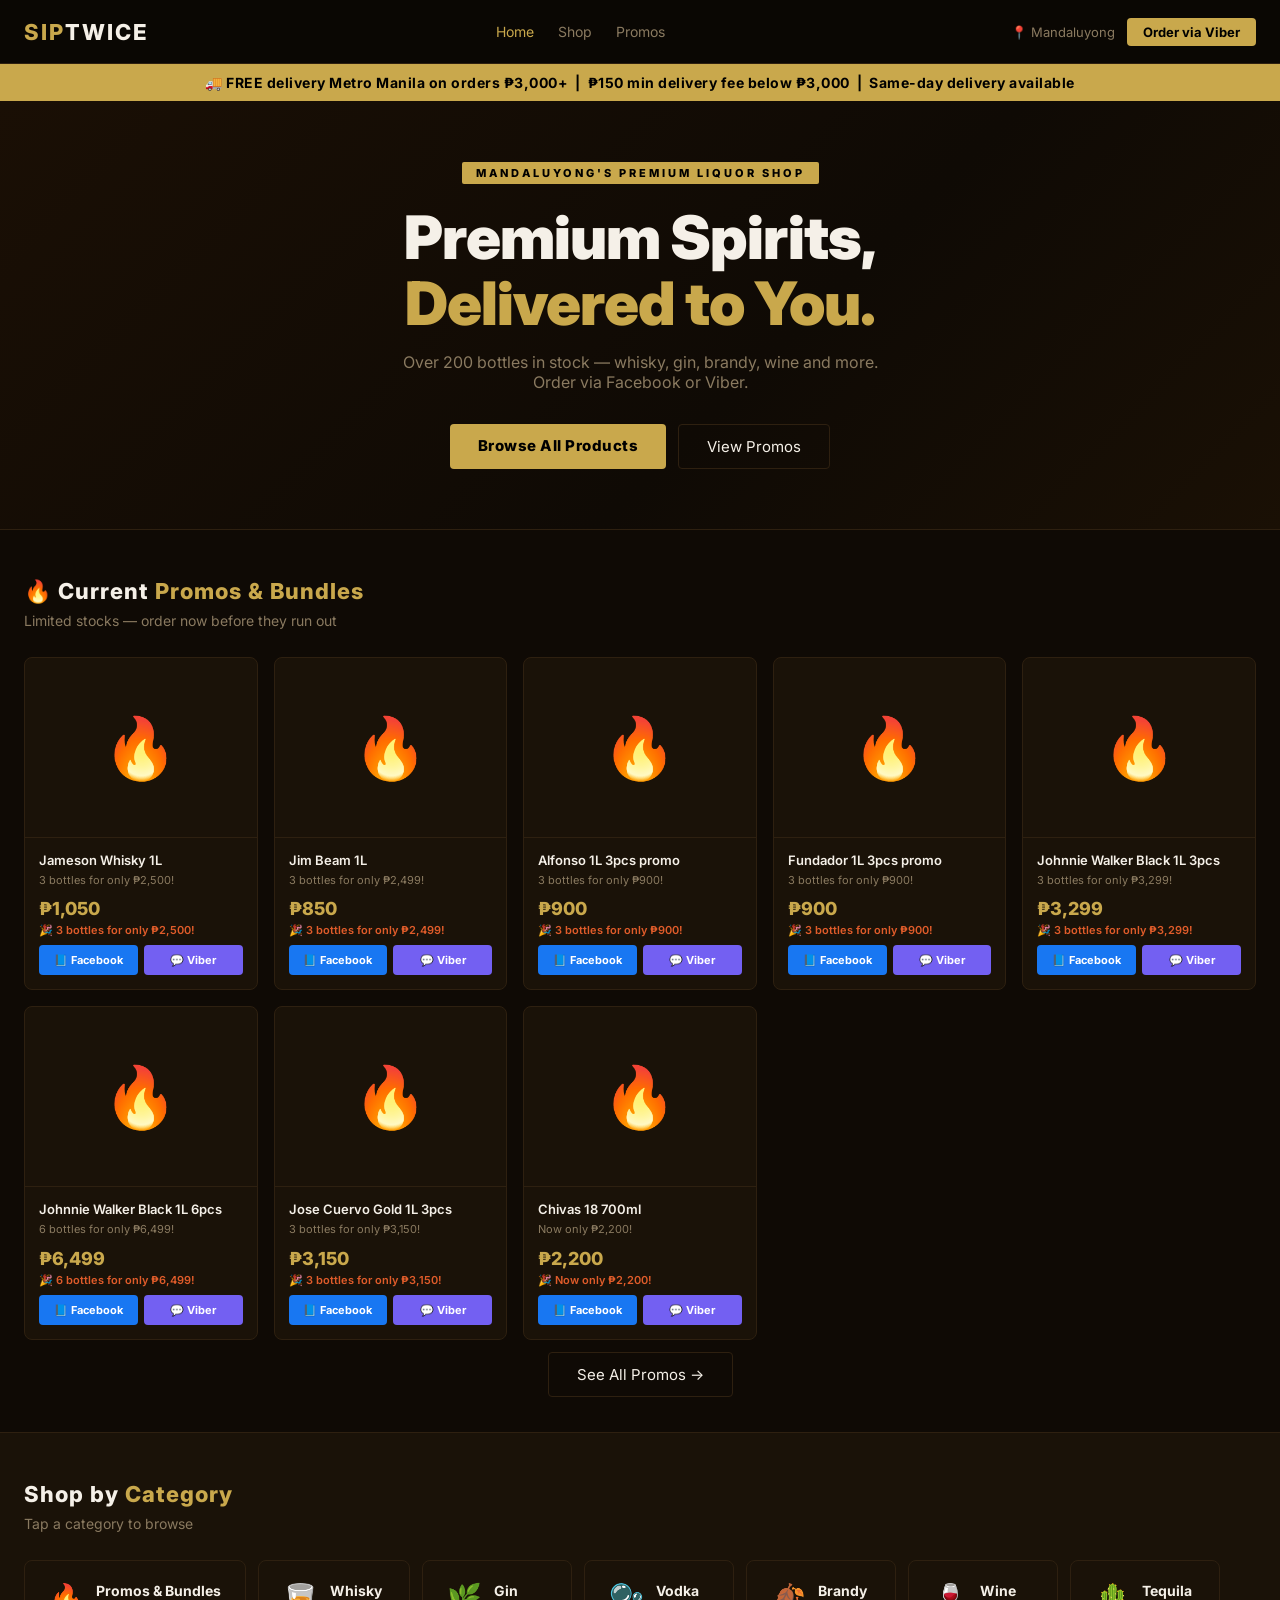
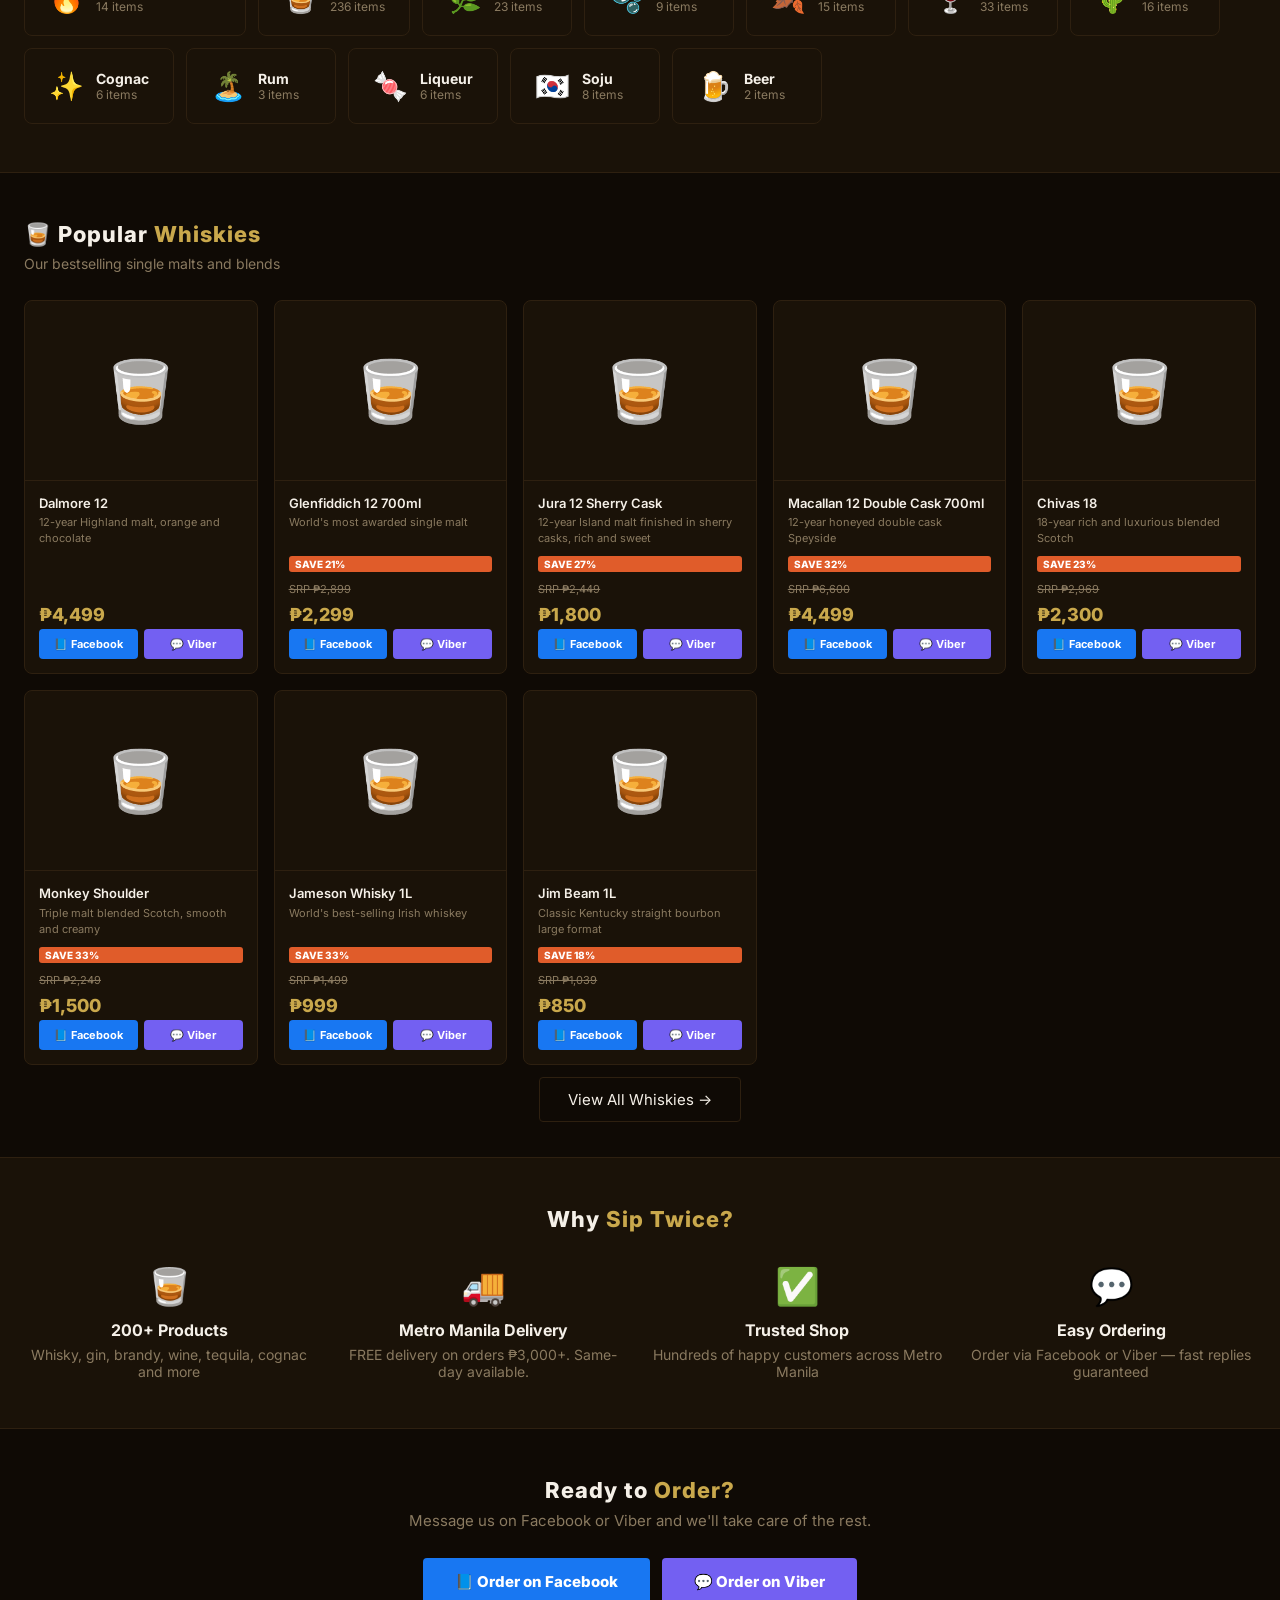
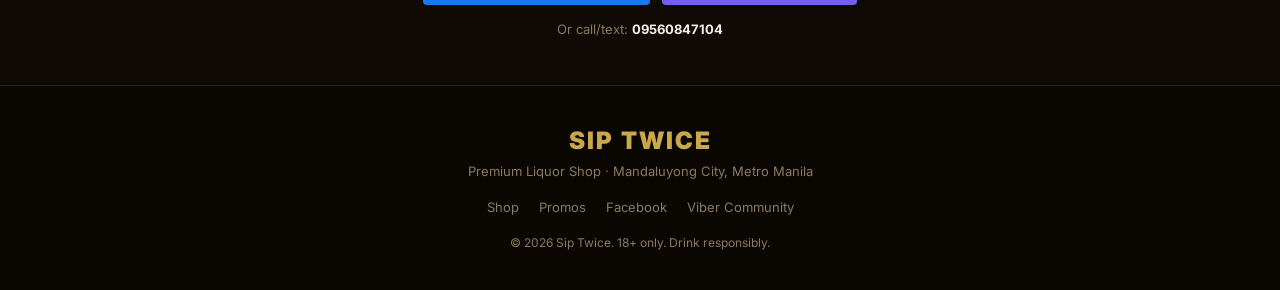
==== index.html @ a9cc0afe "Initial Sip Twice product catalog" ====
<!DOCTYPE html>
<html lang="en">
<head>
  <meta charset="UTF-8"/>
  <meta name="viewport" content="width=device-width, initial-scale=1.0"/>
  <title>Sip Twice — Premium Liquor Shop, Mandaluyong</title>
  <meta name="description" content="Premium spirits, whisky, gin, wine and more. Delivered anywhere in Metro Manila. Order via Facebook or Viber."/>
  <link rel="preconnect" href="https://fonts.googleapis.com"/>
  <link href="https://fonts.googleapis.com/css2?family=Inter:wght@400;600;700;800;900&display=swap" rel="stylesheet"/>
  <link rel="stylesheet" href="css/style.css"/>
</head>
<body>

<!-- NAV -->
<nav class="nav">
  <div class="nav-logo">SIP<span>TWICE</span></div>
  <div class="nav-links">
    <a href="index.html" class="active">Home</a>
    <a href="shop.html">Shop</a>
    <a href="shop.html?cat=promos">Promos</a>
  </div>
  <div class="nav-contact">
    <span>📍 Mandaluyong</span>
    <a href="viber://chat?number=%2B639560847104">Order via Viber</a>
  </div>
</nav>

<!-- PROMO STRIP -->
<div class="promo-strip">
  🚚 FREE delivery Metro Manila on orders ₱3,000+ &nbsp;|&nbsp; ₱150 min delivery fee below ₱3,000 &nbsp;|&nbsp; Same-day delivery available
</div>

<!-- HERO -->
<section class="hero">
  <div class="hero-badge">Mandaluyong's Premium Liquor Shop</div>
  <h1>Premium Spirits,<br/><span>Delivered to You.</span></h1>
  <p>Over 200 bottles in stock — whisky, gin, brandy, wine and more. Order via Facebook or Viber.</p>
  <div class="hero-btns">
    <a href="shop.html" class="btn-primary">Browse All Products</a>
    <a href="shop.html?cat=promos" class="btn-outline">View Promos</a>
  </div>
</section>

<!-- FEATURED PROMOS -->
<div class="section">
  <div class="section-title">🔥 Current <span>Promos & Bundles</span></div>
  <div class="section-sub">Limited stocks — order now before they run out</div>
  <div class="product-grid" id="promos-grid"></div>
  <div style="text-align:center;margin-top:24px">
    <a href="shop.html?cat=promos" class="btn-outline">See All Promos →</a>
  </div>
</div>

<!-- FEATURED CATEGORIES -->
<div style="background:var(--card);border-top:1px solid var(--border);border-bottom:1px solid var(--border)">
  <div class="section">
    <div class="section-title">Shop by <span>Category</span></div>
    <div class="section-sub">Tap a category to browse</div>
    <div style="display:flex;flex-wrap:wrap;gap:12px" id="cat-grid"></div>
  </div>
</div>

<!-- POPULAR WHISKY -->
<div class="section">
  <div class="section-title">🥃 Popular <span>Whiskies</span></div>
  <div class="section-sub">Our bestselling single malts and blends</div>
  <div class="product-grid" id="whisky-grid"></div>
  <div style="text-align:center;margin-top:24px">
    <a href="shop.html?cat=whisky" class="btn-outline">View All Whiskies →</a>
  </div>
</div>

<!-- WHY SIP TWICE -->
<div style="background:var(--card);border-top:1px solid var(--border);border-bottom:1px solid var(--border)">
  <div class="section" style="text-align:center">
    <div class="section-title">Why <span>Sip Twice?</span></div>
    <div style="display:grid;grid-template-columns:repeat(auto-fit,minmax(200px,1fr));gap:24px;margin-top:32px">
      <div>
        <div style="font-size:36px;margin-bottom:12px">🥃</div>
        <div style="font-weight:700;margin-bottom:6px">200+ Products</div>
        <div style="color:var(--muted);font-size:14px">Whisky, gin, brandy, wine, tequila, cognac and more</div>
      </div>
      <div>
        <div style="font-size:36px;margin-bottom:12px">🚚</div>
        <div style="font-weight:700;margin-bottom:6px">Metro Manila Delivery</div>
        <div style="color:var(--muted);font-size:14px">FREE delivery on orders ₱3,000+. Same-day available.</div>
      </div>
      <div>
        <div style="font-size:36px;margin-bottom:12px">✅</div>
        <div style="font-weight:700;margin-bottom:6px">Trusted Shop</div>
        <div style="color:var(--muted);font-size:14px">Hundreds of happy customers across Metro Manila</div>
      </div>
      <div>
        <div style="font-size:36px;margin-bottom:12px">💬</div>
        <div style="font-weight:700;margin-bottom:6px">Easy Ordering</div>
        <div style="color:var(--muted);font-size:14px">Order via Facebook or Viber — fast replies guaranteed</div>
      </div>
    </div>
  </div>
</div>

<!-- ORDER CTA -->
<div class="section" style="text-align:center">
  <div class="section-title">Ready to <span>Order?</span></div>
  <p style="color:var(--muted);margin-bottom:28px;font-size:15px">Message us on Facebook or Viber and we'll take care of the rest.</p>
  <div style="display:flex;gap:12px;justify-content:center;flex-wrap:wrap">
    <a href="https://m.me/461074500421635" target="_blank"
       style="background:var(--fb);color:#fff;padding:14px 32px;border-radius:4px;font-weight:800;font-size:15px">
      📘 Order on Facebook
    </a>
    <a href="viber://chat?number=%2B639560847104"
       style="background:var(--viber);color:#fff;padding:14px 32px;border-radius:4px;font-weight:800;font-size:15px">
      💬 Order on Viber
    </a>
  </div>
  <p style="color:var(--muted);margin-top:16px;font-size:13px">
    Or call/text: <strong style="color:var(--white)">09560847104</strong>
  </p>
</div>

<!-- FOOTER -->
<footer class="footer">
  <div class="footer-logo">SIP TWICE</div>
  <div class="footer-tagline">Premium Liquor Shop · Mandaluyong City, Metro Manila</div>
  <div class="footer-links">
    <a href="shop.html">Shop</a>
    <a href="shop.html?cat=promos">Promos</a>
    <a href="https://www.facebook.com/profile.php?id=461074500421635" target="_blank">Facebook</a>
    <a href="https://invite.viber.com/?g2=AQBDzlc3gQVeW1OmRwA6sR3mK1F%2FHCGGMUUf%2B86vvUArJSRankadAEcp07j%2BQKpZ" target="_blank">Viber Community</a>
  </div>
  <div class="footer-copy">© 2026 Sip Twice. 18+ only. Drink responsibly.</div>
</footer>

<script src="js/products.js"></script>
<script>
  const POPULAR_WHISKY = ["Glenfiddich 12 700ml","Macallan 12 Double Cask 700ml","Chivas 18","Dalmore 12","Jura 12 Sherry Cask","Monkey Shoulder","Jameson Whisky 1L","Jim Beam 1L"];

  function pctOff(srp, price) {
    const s = parseFloat((srp||'').replace(/[₱,]/g,''));
    const p = parseFloat((price||'').replace(/[₱,]/g,''));
    if (!s||!p||s<=p) return 0;
    return Math.round((s-p)/s*100);
  }

  function orderMsg(name) {
    return encodeURIComponent(`Hi! I want to order: ${name}`);
  }

  function renderCard(p) {
    const pct = pctOff(p.srp, p.price);
    return `
    <div class="product-card">
      <div class="card-img">${getCategoryEmoji(p.category||'whisky')}</div>
      <div class="card-body">
        <div class="card-name">${p.name}</div>
        <div class="card-desc">${p.details||p.promo||''}</div>
        ${pct ? `<div class="card-save">SAVE ${pct}%</div>` : ''}
        ${p.srp ? `<div class="card-srp">SRP ${p.srp}</div>` : ''}
        <div class="card-price">${p.price}</div>
        ${p.promo ? `<div class="card-promo">🎉 ${p.promo}</div>` : ''}
        <div class="card-btns">
          <a class="btn-fb" href="https://m.me/461074500421635?ref=${orderMsg(p.name)}" target="_blank">📘 Facebook</a>
          <a class="btn-viber" href="viber://chat?number=%2B639560847104&text=${orderMsg(p.name)}">💬 Viber</a>
        </div>
      </div>
    </div>`;
  }

  function getCategoryEmoji(cat) {
    const map = {promos:'🔥',whisky:'🥃',gin:'🌿',vodka:'🫧',brandy:'🍂',wine:'🍷',tequila:'🌵',cognac:'✨',rum:'🏝️',liqueur:'🍬',soju:'🇰🇷',beer:'🍺'};
    return map[cat]||'🥃';
  }

  // Render promos (first 8)
  const promosGrid = document.getElementById('promos-grid');
  PRODUCTS.promos.slice(0,8).forEach(p => {
    p.category = 'promos';
    promosGrid.innerHTML += renderCard(p);
  });

  // Render category tiles
  const catGrid = document.getElementById('cat-grid');
  Object.entries(CATEGORY_LABELS).forEach(([key, label]) => {
    const count = (PRODUCTS[key]||[]).length;
    catGrid.innerHTML += `
      <a href="shop.html?cat=${key}" style="
        background:var(--card);border:1px solid var(--border);border-radius:8px;
        padding:20px 24px;display:flex;align-items:center;gap:12px;
        transition:border-color .2s;min-width:150px;
        " onmouseover="this.style.borderColor='var(--gold)'" onmouseout="this.style.borderColor='var(--border)'">
        <span style="font-size:28px">${label.split(' ')[0]}</span>
        <div>
          <div style="font-weight:700;font-size:14px">${label.split(' ').slice(1).join(' ')}</div>
          <div style="color:var(--muted);font-size:12px">${count} items</div>
        </div>
      </a>`;
  });

  // Render popular whisky
  const whiskGrid = document.getElementById('whisky-grid');
  const popular = PRODUCTS.whisky.filter(p => POPULAR_WHISKY.includes(p.name));
  popular.forEach(p => {
    p.category = 'whisky';
    whiskGrid.innerHTML += renderCard(p);
  });
</script>
</body>
</html>
---- css/style.css ----
:root {
  --bg:       #0f0a05;
  --card:     #1a1208;
  --border:   #2e2010;
  --gold:     #c9a84c;
  --gold-lt:  #e8c96a;
  --white:    #f5f0e8;
  --muted:    #8a7a60;
  --sale:     #e05c2a;
  --fb:       #1877f2;
  --viber:    #7360f2;
}

* { box-sizing: border-box; margin: 0; padding: 0; }

body {
  background: var(--bg);
  color: var(--white);
  font-family: 'Inter', sans-serif;
  min-height: 100vh;
}

a { color: inherit; text-decoration: none; }

/* ── NAV ─────────────────────────────── */
.nav {
  background: #0a0703;
  border-bottom: 1px solid var(--border);
  padding: 0 24px;
  display: flex;
  align-items: center;
  justify-content: space-between;
  height: 64px;
  position: sticky;
  top: 0;
  z-index: 100;
}
.nav-logo {
  font-size: 22px;
  font-weight: 800;
  letter-spacing: 2px;
  color: var(--gold);
}
.nav-logo span { color: var(--white); }
.nav-links { display: flex; gap: 24px; align-items: center; }
.nav-links a { color: var(--muted); font-size: 14px; transition: color .2s; }
.nav-links a:hover, .nav-links a.active { color: var(--gold); }
.nav-contact {
  font-size: 13px;
  color: var(--muted);
  display: flex;
  gap: 12px;
  align-items: center;
}
.nav-contact a {
  background: var(--gold);
  color: #000;
  padding: 6px 16px;
  border-radius: 4px;
  font-weight: 700;
  font-size: 13px;
}

/* ── HERO BANNER ──────────────────────── */
.hero {
  background: linear-gradient(135deg, #1a0f05 0%, #0f0a05 60%, #1a1005 100%);
  border-bottom: 1px solid var(--border);
  padding: 60px 24px;
  text-align: center;
}
.hero-badge {
  display: inline-block;
  background: var(--gold);
  color: #000;
  font-size: 11px;
  font-weight: 800;
  letter-spacing: 3px;
  padding: 4px 14px;
  border-radius: 2px;
  margin-bottom: 20px;
  text-transform: uppercase;
}
.hero h1 {
  font-size: clamp(32px, 6vw, 60px);
  font-weight: 900;
  letter-spacing: -1px;
  line-height: 1.1;
  margin-bottom: 16px;
}
.hero h1 span { color: var(--gold); }
.hero p {
  color: var(--muted);
  font-size: 16px;
  margin-bottom: 32px;
  max-width: 480px;
  margin-left: auto;
  margin-right: auto;
}
.hero-btns { display: flex; gap: 12px; justify-content: center; flex-wrap: wrap; }
.btn-primary {
  background: var(--gold);
  color: #000;
  padding: 12px 28px;
  border-radius: 4px;
  font-weight: 800;
  font-size: 15px;
  letter-spacing: .5px;
  transition: background .2s;
}
.btn-primary:hover { background: var(--gold-lt); }
.btn-outline {
  border: 1px solid var(--border);
  color: var(--white);
  padding: 12px 28px;
  border-radius: 4px;
  font-size: 15px;
  transition: border-color .2s;
}
.btn-outline:hover { border-color: var(--gold); color: var(--gold); }

/* ── PROMO STRIP ─────────────────────── */
.promo-strip {
  background: var(--gold);
  color: #000;
  text-align: center;
  padding: 10px;
  font-weight: 700;
  font-size: 14px;
  letter-spacing: .5px;
}

/* ── SECTION ─────────────────────────── */
.section { padding: 48px 24px; max-width: 1280px; margin: 0 auto; }
.section-title {
  font-size: 22px;
  font-weight: 800;
  letter-spacing: 1px;
  margin-bottom: 8px;
  color: var(--white);
}
.section-title span { color: var(--gold); }
.section-sub { color: var(--muted); font-size: 14px; margin-bottom: 28px; }

/* ── PRODUCT GRID ────────────────────── */
.product-grid {
  display: grid;
  grid-template-columns: repeat(auto-fill, minmax(200px, 1fr));
  gap: 16px;
}
.product-card {
  background: var(--card);
  border: 1px solid var(--border);
  border-radius: 8px;
  overflow: hidden;
  transition: border-color .2s, transform .2s;
  display: flex;
  flex-direction: column;
}
.product-card:hover { border-color: var(--gold); transform: translateY(-2px); }
.card-img {
  background: #12090300;
  height: 180px;
  display: flex;
  align-items: center;
  justify-content: center;
  font-size: 60px;
  border-bottom: 1px solid var(--border);
}
.card-body { padding: 14px; flex: 1; display: flex; flex-direction: column; }
.card-name { font-size: 13px; font-weight: 600; margin-bottom: 4px; line-height: 1.3; }
.card-desc { font-size: 11px; color: var(--muted); margin-bottom: 10px; flex: 1; line-height: 1.4; }
.card-price { font-size: 18px; font-weight: 800; color: var(--gold); margin-bottom: 4px; }
.card-srp { font-size: 11px; color: var(--muted); text-decoration: line-through; margin-bottom: 8px; }
.card-promo { font-size: 11px; color: var(--sale); font-weight: 600; margin-bottom: 8px; }
.card-save {
  display: inline-block;
  background: var(--sale);
  color: #fff;
  font-size: 10px;
  font-weight: 800;
  padding: 2px 6px;
  border-radius: 3px;
  margin-bottom: 10px;
}
.card-btns { display: flex; gap: 6px; }
.btn-fb {
  flex: 1;
  background: var(--fb);
  color: #fff;
  border: none;
  border-radius: 4px;
  padding: 8px 4px;
  font-size: 11px;
  font-weight: 700;
  cursor: pointer;
  text-align: center;
  transition: opacity .2s;
}
.btn-fb:hover { opacity: .85; }
.btn-viber {
  flex: 1;
  background: var(--viber);
  color: #fff;
  border: none;
  border-radius: 4px;
  padding: 8px 4px;
  font-size: 11px;
  font-weight: 700;
  cursor: pointer;
  text-align: center;
  transition: opacity .2s;
}
.btn-viber:hover { opacity: .85; }

/* ── SHOP PAGE LAYOUT ────────────────── */
.shop-layout {
  display: flex;
  gap: 24px;
  max-width: 1280px;
  margin: 0 auto;
  padding: 24px;
  align-items: flex-start;
}
.sidebar {
  width: 220px;
  flex-shrink: 0;
  position: sticky;
  top: 80px;
}
.sidebar-title {
  font-size: 11px;
  font-weight: 800;
  letter-spacing: 2px;
  color: var(--muted);
  text-transform: uppercase;
  margin-bottom: 12px;
}
.cat-btn {
  display: block;
  width: 100%;
  text-align: left;
  background: none;
  border: none;
  color: var(--muted);
  font-size: 14px;
  padding: 8px 12px;
  border-radius: 4px;
  cursor: pointer;
  transition: all .2s;
  margin-bottom: 2px;
}
.cat-btn:hover { background: var(--card); color: var(--white); }
.cat-btn.active { background: var(--gold); color: #000; font-weight: 700; }
.shop-main { flex: 1; min-width: 0; }
.search-bar {
  display: flex;
  gap: 10px;
  margin-bottom: 24px;
}
.search-input {
  flex: 1;
  background: var(--card);
  border: 1px solid var(--border);
  color: var(--white);
  padding: 10px 16px;
  border-radius: 4px;
  font-size: 14px;
  outline: none;
}
.search-input:focus { border-color: var(--gold); }
.search-input::placeholder { color: var(--muted); }
.results-count { color: var(--muted); font-size: 13px; margin-bottom: 16px; }

/* ── SUBCATEGORY TABS ────────────────── */
.sub-tabs {
  display: flex;
  gap: 8px;
  flex-wrap: wrap;
  margin-bottom: 20px;
}
.sub-tab {
  background: var(--card);
  border: 1px solid var(--border);
  color: var(--muted);
  font-size: 12px;
  padding: 5px 12px;
  border-radius: 20px;
  cursor: pointer;
  transition: all .2s;
}
.sub-tab:hover { border-color: var(--gold); color: var(--gold); }
.sub-tab.active { background: var(--gold); border-color: var(--gold); color: #000; font-weight: 700; }

/* ── FOOTER ──────────────────────────── */
.footer {
  background: #0a0703;
  border-top: 1px solid var(--border);
  padding: 40px 24px;
  text-align: center;
}
.footer-logo { font-size: 24px; font-weight: 900; letter-spacing: 2px; color: var(--gold); margin-bottom: 8px; }
.footer-tagline { color: var(--muted); font-size: 13px; margin-bottom: 20px; }
.footer-links { display: flex; gap: 20px; justify-content: center; flex-wrap: wrap; margin-bottom: 20px; }
.footer-links a { color: var(--muted); font-size: 13px; }
.footer-links a:hover { color: var(--gold); }
.footer-copy { color: var(--muted); font-size: 12px; }

/* ── EMPTY STATE ─────────────────────── */
.empty { text-align: center; padding: 60px 20px; color: var(--muted); }
.empty-icon { font-size: 48px; margin-bottom: 12px; }

/* ── RESPONSIVE ──────────────────────── */
@media (max-width: 768px) {
  .shop-layout { flex-direction: column; padding: 16px; }
  .sidebar { width: 100%; position: static; }
  .cat-btn { display: inline-block; width: auto; margin: 2px; }
  .nav-contact { display: none; }
  .product-grid { grid-template-columns: repeat(auto-fill, minmax(160px, 1fr)); gap: 12px; }
  .card-img { height: 140px; font-size: 48px; }
}

@media (max-width: 480px) {
  .hero { padding: 40px 16px; }
  .product-grid { grid-template-columns: 1fr 1fr; }
}
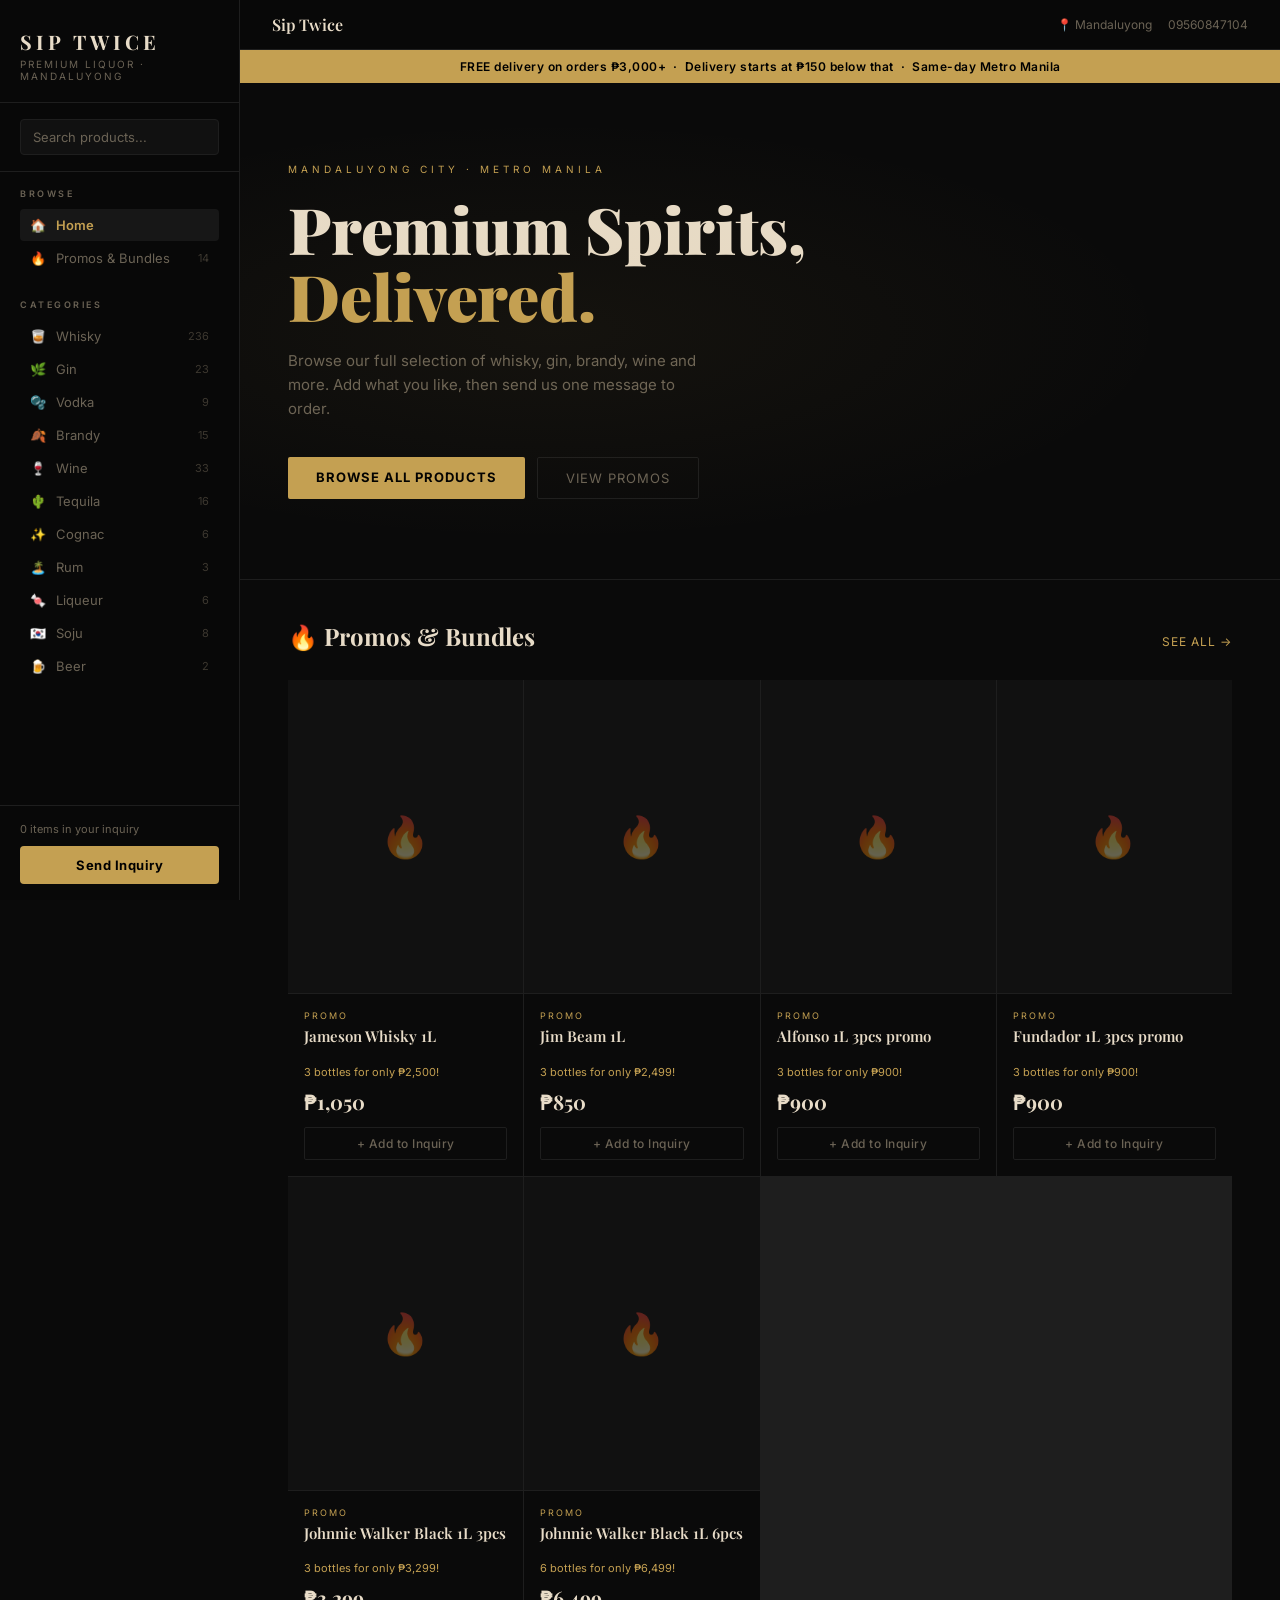
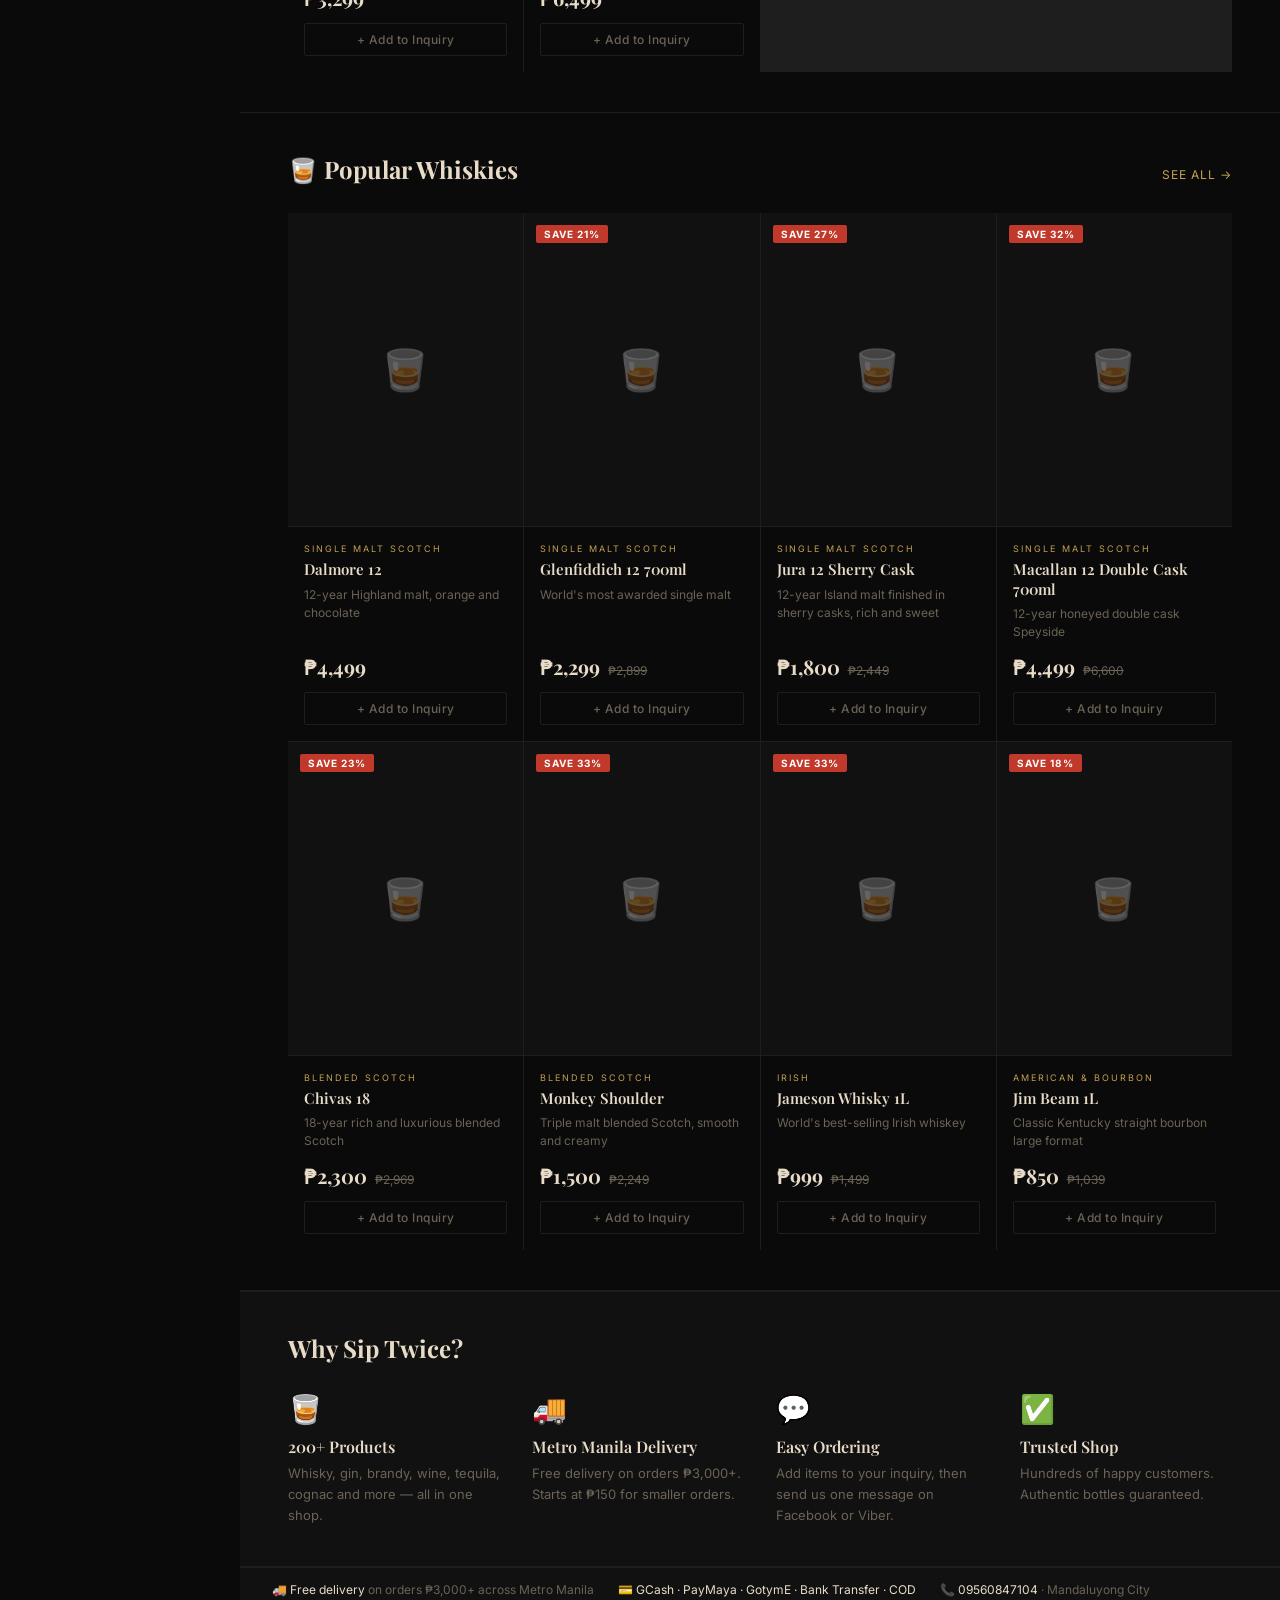
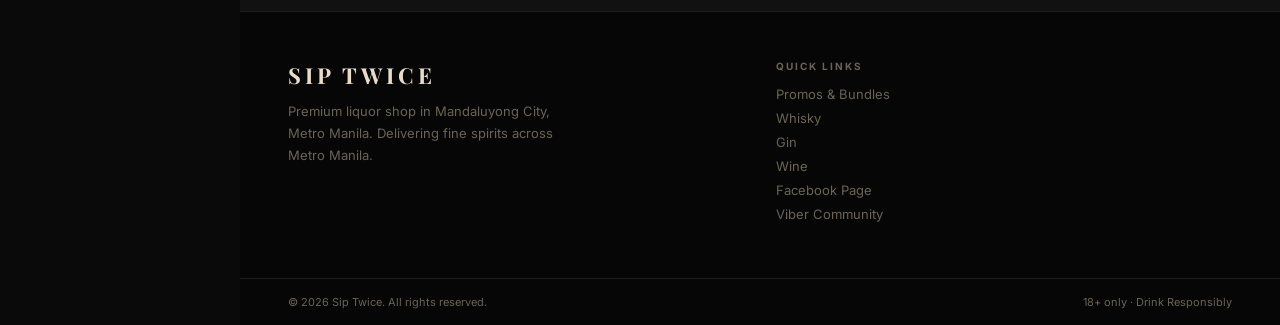
==== commit a7618d72: "Redesign website to match Sip Twice logo theme - Dark theme: black background, cream text, gold acce" ====
--- a/index.html
+++ b/index.html
@@ -4,204 +4,254 @@
   <meta charset="UTF-8"/>
   <meta name="viewport" content="width=device-width, initial-scale=1.0"/>
   <title>Sip Twice — Premium Liquor Shop, Mandaluyong</title>
-  <meta name="description" content="Premium spirits, whisky, gin, wine and more. Delivered anywhere in Metro Manila. Order via Facebook or Viber."/>
-  <link rel="preconnect" href="https://fonts.googleapis.com"/>
-  <link href="https://fonts.googleapis.com/css2?family=Inter:wght@400;600;700;800;900&display=swap" rel="stylesheet"/>
+  <meta name="description" content="Premium spirits delivered across Metro Manila. Whisky, gin, brandy, wine and more."/>
   <link rel="stylesheet" href="css/style.css"/>
+  <link rel="icon" href="data:image/svg+xml,<svg xmlns='http://www.w3.org/2000/svg' viewBox='0 0 100 100'><text y='.9em' font-size='90'>🥃</text></svg>"/>
 </head>
 <body>
 
-<!-- NAV -->
-<nav class="nav">
-  <div class="nav-logo">SIP<span>TWICE</span></div>
-  <div class="nav-links">
-    <a href="index.html" class="active">Home</a>
-    <a href="shop.html">Shop</a>
-    <a href="shop.html?cat=promos">Promos</a>
-  </div>
-  <div class="nav-contact">
-    <span>📍 Mandaluyong</span>
-    <a href="viber://chat?number=%2B639560847104">Order via Viber</a>
-  </div>
-</nav>
-
-<!-- PROMO STRIP -->
-<div class="promo-strip">
-  🚚 FREE delivery Metro Manila on orders ₱3,000+ &nbsp;|&nbsp; ₱150 min delivery fee below ₱3,000 &nbsp;|&nbsp; Same-day delivery available
-</div>
-
-<!-- HERO -->
-<section class="hero">
-  <div class="hero-badge">Mandaluyong's Premium Liquor Shop</div>
-  <h1>Premium Spirits,<br/><span>Delivered to You.</span></h1>
-  <p>Over 200 bottles in stock — whisky, gin, brandy, wine and more. Order via Facebook or Viber.</p>
-  <div class="hero-btns">
-    <a href="shop.html" class="btn-primary">Browse All Products</a>
-    <a href="shop.html?cat=promos" class="btn-outline">View Promos</a>
-  </div>
-</section>
-
-<!-- FEATURED PROMOS -->
-<div class="section">
-  <div class="section-title">🔥 Current <span>Promos & Bundles</span></div>
-  <div class="section-sub">Limited stocks — order now before they run out</div>
-  <div class="product-grid" id="promos-grid"></div>
-  <div style="text-align:center;margin-top:24px">
-    <a href="shop.html?cat=promos" class="btn-outline">See All Promos →</a>
+<div class="layout">
+
+  <!-- SIDEBAR -->
+  <div class="sidebar-overlay" id="sidebar-overlay"></div>
+  <aside class="sidebar" id="sidebar">
+
+    <div class="sidebar-logo">
+      <a href="index.html">
+        <div class="logo-wordmark">Sip Twice</div>
+        <div class="logo-sub">Premium Liquor · Mandaluyong</div>
+      </a>
+    </div>
+
+    <div class="sidebar-search">
+      <input type="text" placeholder="Search products..." id="global-search" autocomplete="off"/>
+    </div>
+
+    <div class="sidebar-section">
+      <div class="sidebar-label">Browse</div>
+      <a href="index.html" class="cat-item active">
+        <span>🏠</span> Home
+      </a>
+      <a href="shop.html?cat=promos" class="cat-item">
+        <span>🔥</span> Promos & Bundles
+        <span class="count" id="cnt-promos"></span>
+      </a>
+    </div>
+
+    <div class="sidebar-section">
+      <div class="sidebar-label">Categories</div>
+      <a href="shop.html?cat=whisky" class="cat-item">
+        <span>🥃</span> Whisky
+        <span class="count" id="cnt-whisky"></span>
+      </a>
+      <a href="shop.html?cat=gin" class="cat-item">
+        <span>🌿</span> Gin
+        <span class="count" id="cnt-gin"></span>
+      </a>
+      <a href="shop.html?cat=vodka" class="cat-item">
+        <span>🫧</span> Vodka
+        <span class="count" id="cnt-vodka"></span>
+      </a>
+      <a href="shop.html?cat=brandy" class="cat-item">
+        <span>🍂</span> Brandy
+        <span class="count" id="cnt-brandy"></span>
+      </a>
+      <a href="shop.html?cat=wine" class="cat-item">
+        <span>🍷</span> Wine
+        <span class="count" id="cnt-wine"></span>
+      </a>
+      <a href="shop.html?cat=tequila" class="cat-item">
+        <span>🌵</span> Tequila
+        <span class="count" id="cnt-tequila"></span>
+      </a>
+      <a href="shop.html?cat=cognac" class="cat-item">
+        <span>✨</span> Cognac
+        <span class="count" id="cnt-cognac"></span>
+      </a>
+      <a href="shop.html?cat=rum" class="cat-item">
+        <span>🏝️</span> Rum
+        <span class="count" id="cnt-rum"></span>
+      </a>
+      <a href="shop.html?cat=liqueur" class="cat-item">
+        <span>🍬</span> Liqueur
+        <span class="count" id="cnt-liqueur"></span>
+      </a>
+      <a href="shop.html?cat=soju" class="cat-item">
+        <span>🇰🇷</span> Soju
+        <span class="count" id="cnt-soju"></span>
+      </a>
+      <a href="shop.html?cat=beer" class="cat-item">
+        <span>🍺</span> Beer
+        <span class="count" id="cnt-beer"></span>
+      </a>
+    </div>
+
+    <div class="sidebar-inquiry">
+      <div style="font-size:11px;color:var(--muted);margin-bottom:10px">
+        <span data-inquiry-count>0 items</span> in your inquiry
+      </div>
+      <button class="inquiry-btn" onclick="openInquiry()">
+        Send Inquiry
+        <span class="inquiry-count" style="display:none">0</span>
+      </button>
+    </div>
+  </aside>
+
+  <!-- MAIN -->
+  <div class="main">
+
+    <!-- TOP BAR -->
+    <div class="topbar">
+      <button class="mobile-menu-btn" onclick="toggleSidebar()">☰</button>
+      <div class="topbar-title">Sip Twice</div>
+      <div class="topbar-right">
+        <span>📍 Mandaluyong</span>
+        <span>09560847104</span>
+      </div>
+    </div>
+
+    <!-- PROMO STRIP -->
+    <div class="promo-strip">
+      FREE delivery on orders ₱3,000+ &nbsp;·&nbsp; Delivery starts at ₱150 below that &nbsp;·&nbsp; Same-day Metro Manila
+    </div>
+
+    <!-- HERO -->
+    <section class="hero">
+      <div class="hero-eyebrow">Mandaluyong City · Metro Manila</div>
+      <h1>Premium Spirits,<br/><em>Delivered.</em></h1>
+      <p class="hero-sub">Browse our full selection of whisky, gin, brandy, wine and more. Add what you like, then send us one message to order.</p>
+      <div class="hero-actions">
+        <a href="shop.html" class="btn-gold">Browse All Products</a>
+        <a href="shop.html?cat=promos" class="btn-ghost">View Promos</a>
+      </div>
+    </section>
+
+    <!-- PROMOS -->
+    <div class="cat-section">
+      <div class="cat-section-header">
+        <div class="cat-section-title">🔥 Promos & Bundles</div>
+        <a href="shop.html?cat=promos" class="cat-section-link">See all →</a>
+      </div>
+      <div class="product-grid" id="home-promos"></div>
+    </div>
+
+    <!-- WHISKY -->
+    <div class="cat-section">
+      <div class="cat-section-header">
+        <div class="cat-section-title">🥃 Popular Whiskies</div>
+        <a href="shop.html?cat=whisky" class="cat-section-link">See all →</a>
+      </div>
+      <div class="product-grid" id="home-whisky"></div>
+    </div>
+
+    <!-- WHY SIP TWICE -->
+    <div class="cat-section" style="background:var(--surface);border-top:1px solid var(--border)">
+      <div class="cat-section-header">
+        <div class="cat-section-title">Why Sip Twice?</div>
+      </div>
+      <div style="display:grid;grid-template-columns:repeat(auto-fit,minmax(200px,1fr));gap:32px">
+        <div>
+          <div style="font-size:28px;margin-bottom:10px">🥃</div>
+          <div style="font-weight:600;margin-bottom:6px;font-family:'Playfair Display',serif">200+ Products</div>
+          <div style="color:var(--muted);font-size:13px;line-height:1.6">Whisky, gin, brandy, wine, tequila, cognac and more — all in one shop.</div>
+        </div>
+        <div>
+          <div style="font-size:28px;margin-bottom:10px">🚚</div>
+          <div style="font-weight:600;margin-bottom:6px;font-family:'Playfair Display',serif">Metro Manila Delivery</div>
+          <div style="color:var(--muted);font-size:13px;line-height:1.6">Free delivery on orders ₱3,000+. Starts at ₱150 for smaller orders.</div>
+        </div>
+        <div>
+          <div style="font-size:28px;margin-bottom:10px">💬</div>
+          <div style="font-weight:600;margin-bottom:6px;font-family:'Playfair Display',serif">Easy Ordering</div>
+          <div style="color:var(--muted);font-size:13px;line-height:1.6">Add items to your inquiry, then send us one message on Facebook or Viber.</div>
+        </div>
+        <div>
+          <div style="font-size:28px;margin-bottom:10px">✅</div>
+          <div style="font-weight:600;margin-bottom:6px;font-family:'Playfair Display',serif">Trusted Shop</div>
+          <div style="color:var(--muted);font-size:13px;line-height:1.6">Hundreds of happy customers. Authentic bottles guaranteed.</div>
+        </div>
+      </div>
+    </div>
+
+    <!-- DELIVERY INFO -->
+    <div class="delivery-strip">
+      <div>🚚 <span>Free delivery</span> on orders ₱3,000+ across Metro Manila</div>
+      <div>💳 <span>GCash · PayMaya · GotymE · Bank Transfer · COD</span></div>
+      <div>📞 <span>09560847104</span> · Mandaluyong City</div>
+    </div>
+
+    <!-- FOOTER -->
+    <footer class="footer">
+      <div class="footer-brand">
+        <div class="logo-wordmark">Sip Twice</div>
+        <p style="margin-top:10px">Premium liquor shop in Mandaluyong City, Metro Manila. Delivering fine spirits across Metro Manila.</p>
+      </div>
+      <div class="footer-links-col">
+        <h4>Quick Links</h4>
+        <a href="shop.html?cat=promos">Promos & Bundles</a>
+        <a href="shop.html?cat=whisky">Whisky</a>
+        <a href="shop.html?cat=gin">Gin</a>
+        <a href="shop.html?cat=wine">Wine</a>
+        <a href="https://www.facebook.com/profile.php?id=461074500421635" target="_blank">Facebook Page</a>
+        <a href="https://invite.viber.com/?g2=AQBDzlc3gQVeW1OmRwA6sR3mK1F%2FHCGGMUUf%2B86vvUArJSRankadAEcp07j%2BQKpZ" target="_blank">Viber Community</a>
+      </div>
+    </footer>
+    <div class="footer-bottom">
+      <span>© 2026 Sip Twice. All rights reserved.</span>
+      <span>18+ only · Drink Responsibly</span>
+    </div>
+
+  </div><!-- /main -->
+</div><!-- /layout -->
+
+<!-- INQUIRY MODAL -->
+<div class="modal-overlay" id="inquiry-modal">
+  <div class="modal">
+    <div class="modal-header">
+      <div class="modal-title">Your Inquiry</div>
+      <button class="modal-close" onclick="closeInquiry()">×</button>
+    </div>
+    <div class="modal-body" id="inquiry-body"></div>
+    <div class="modal-footer">
+      <div class="modal-footer-note">
+        We'll confirm availability, compute the total, and arrange delivery once you send your inquiry.
+        <br/>Free delivery on orders ₱3,000+.
+      </div>
+      <div class="order-btns">
+        <a class="btn-fb" href="#" onclick="sendInquiry('fb');return false;">📘 Send via Facebook</a>
+        <a class="btn-viber" href="#" onclick="sendInquiry('viber');return false;">💬 Send via Viber</a>
+      </div>
+    </div>
   </div>
 </div>
 
-<!-- FEATURED CATEGORIES -->
-<div style="background:var(--card);border-top:1px solid var(--border);border-bottom:1px solid var(--border)">
-  <div class="section">
-    <div class="section-title">Shop by <span>Category</span></div>
-    <div class="section-sub">Tap a category to browse</div>
-    <div style="display:flex;flex-wrap:wrap;gap:12px" id="cat-grid"></div>
-  </div>
-</div>
-
-<!-- POPULAR WHISKY -->
-<div class="section">
-  <div class="section-title">🥃 Popular <span>Whiskies</span></div>
-  <div class="section-sub">Our bestselling single malts and blends</div>
-  <div class="product-grid" id="whisky-grid"></div>
-  <div style="text-align:center;margin-top:24px">
-    <a href="shop.html?cat=whisky" class="btn-outline">View All Whiskies →</a>
-  </div>
-</div>
-
-<!-- WHY SIP TWICE -->
-<div style="background:var(--card);border-top:1px solid var(--border);border-bottom:1px solid var(--border)">
-  <div class="section" style="text-align:center">
-    <div class="section-title">Why <span>Sip Twice?</span></div>
-    <div style="display:grid;grid-template-columns:repeat(auto-fit,minmax(200px,1fr));gap:24px;margin-top:32px">
-      <div>
-        <div style="font-size:36px;margin-bottom:12px">🥃</div>
-        <div style="font-weight:700;margin-bottom:6px">200+ Products</div>
-        <div style="color:var(--muted);font-size:14px">Whisky, gin, brandy, wine, tequila, cognac and more</div>
-      </div>
-      <div>
-        <div style="font-size:36px;margin-bottom:12px">🚚</div>
-        <div style="font-weight:700;margin-bottom:6px">Metro Manila Delivery</div>
-        <div style="color:var(--muted);font-size:14px">FREE delivery on orders ₱3,000+. Same-day available.</div>
-      </div>
-      <div>
-        <div style="font-size:36px;margin-bottom:12px">✅</div>
-        <div style="font-weight:700;margin-bottom:6px">Trusted Shop</div>
-        <div style="color:var(--muted);font-size:14px">Hundreds of happy customers across Metro Manila</div>
-      </div>
-      <div>
-        <div style="font-size:36px;margin-bottom:12px">💬</div>
-        <div style="font-weight:700;margin-bottom:6px">Easy Ordering</div>
-        <div style="color:var(--muted);font-size:14px">Order via Facebook or Viber — fast replies guaranteed</div>
-      </div>
-    </div>
-  </div>
-</div>
-
-<!-- ORDER CTA -->
-<div class="section" style="text-align:center">
-  <div class="section-title">Ready to <span>Order?</span></div>
-  <p style="color:var(--muted);margin-bottom:28px;font-size:15px">Message us on Facebook or Viber and we'll take care of the rest.</p>
-  <div style="display:flex;gap:12px;justify-content:center;flex-wrap:wrap">
-    <a href="https://m.me/461074500421635" target="_blank"
-       style="background:var(--fb);color:#fff;padding:14px 32px;border-radius:4px;font-weight:800;font-size:15px">
-      📘 Order on Facebook
-    </a>
-    <a href="viber://chat?number=%2B639560847104"
-       style="background:var(--viber);color:#fff;padding:14px 32px;border-radius:4px;font-weight:800;font-size:15px">
-      💬 Order on Viber
-    </a>
-  </div>
-  <p style="color:var(--muted);margin-top:16px;font-size:13px">
-    Or call/text: <strong style="color:var(--white)">09560847104</strong>
-  </p>
-</div>
-
-<!-- FOOTER -->
-<footer class="footer">
-  <div class="footer-logo">SIP TWICE</div>
-  <div class="footer-tagline">Premium Liquor Shop · Mandaluyong City, Metro Manila</div>
-  <div class="footer-links">
-    <a href="shop.html">Shop</a>
-    <a href="shop.html?cat=promos">Promos</a>
-    <a href="https://www.facebook.com/profile.php?id=461074500421635" target="_blank">Facebook</a>
-    <a href="https://invite.viber.com/?g2=AQBDzlc3gQVeW1OmRwA6sR3mK1F%2FHCGGMUUf%2B86vvUArJSRankadAEcp07j%2BQKpZ" target="_blank">Viber Community</a>
-  </div>
-  <div class="footer-copy">© 2026 Sip Twice. 18+ only. Drink responsibly.</div>
-</footer>
-
 <script src="js/products.js"></script>
+<script src="js/app.js"></script>
 <script>
-  const POPULAR_WHISKY = ["Glenfiddich 12 700ml","Macallan 12 Double Cask 700ml","Chivas 18","Dalmore 12","Jura 12 Sherry Cask","Monkey Shoulder","Jameson Whisky 1L","Jim Beam 1L"];
-
-  function pctOff(srp, price) {
-    const s = parseFloat((srp||'').replace(/[₱,]/g,''));
-    const p = parseFloat((price||'').replace(/[₱,]/g,''));
-    if (!s||!p||s<=p) return 0;
-    return Math.round((s-p)/s*100);
-  }
-
-  function orderMsg(name) {
-    return encodeURIComponent(`Hi! I want to order: ${name}`);
-  }
-
-  function renderCard(p) {
-    const pct = pctOff(p.srp, p.price);
-    return `
-    <div class="product-card">
-      <div class="card-img">${getCategoryEmoji(p.category||'whisky')}</div>
-      <div class="card-body">
-        <div class="card-name">${p.name}</div>
-        <div class="card-desc">${p.details||p.promo||''}</div>
-        ${pct ? `<div class="card-save">SAVE ${pct}%</div>` : ''}
-        ${p.srp ? `<div class="card-srp">SRP ${p.srp}</div>` : ''}
-        <div class="card-price">${p.price}</div>
-        ${p.promo ? `<div class="card-promo">🎉 ${p.promo}</div>` : ''}
-        <div class="card-btns">
-          <a class="btn-fb" href="https://m.me/461074500421635?ref=${orderMsg(p.name)}" target="_blank">📘 Facebook</a>
-          <a class="btn-viber" href="viber://chat?number=%2B639560847104&text=${orderMsg(p.name)}">💬 Viber</a>
-        </div>
-      </div>
-    </div>`;
-  }
-
-  function getCategoryEmoji(cat) {
-    const map = {promos:'🔥',whisky:'🥃',gin:'🌿',vodka:'🫧',brandy:'🍂',wine:'🍷',tequila:'🌵',cognac:'✨',rum:'🏝️',liqueur:'🍬',soju:'🇰🇷',beer:'🍺'};
-    return map[cat]||'🥃';
-  }
-
-  // Render promos (first 8)
-  const promosGrid = document.getElementById('promos-grid');
-  PRODUCTS.promos.slice(0,8).forEach(p => {
-    p.category = 'promos';
-    promosGrid.innerHTML += renderCard(p);
-  });
-
-  // Render category tiles
-  const catGrid = document.getElementById('cat-grid');
-  Object.entries(CATEGORY_LABELS).forEach(([key, label]) => {
-    const count = (PRODUCTS[key]||[]).length;
-    catGrid.innerHTML += `
-      <a href="shop.html?cat=${key}" style="
-        background:var(--card);border:1px solid var(--border);border-radius:8px;
-        padding:20px 24px;display:flex;align-items:center;gap:12px;
-        transition:border-color .2s;min-width:150px;
-        " onmouseover="this.style.borderColor='var(--gold)'" onmouseout="this.style.borderColor='var(--border)'">
-        <span style="font-size:28px">${label.split(' ')[0]}</span>
-        <div>
-          <div style="font-weight:700;font-size:14px">${label.split(' ').slice(1).join(' ')}</div>
-          <div style="color:var(--muted);font-size:12px">${count} items</div>
-        </div>
-      </a>`;
-  });
-
-  // Render popular whisky
-  const whiskGrid = document.getElementById('whisky-grid');
-  const popular = PRODUCTS.whisky.filter(p => POPULAR_WHISKY.includes(p.name));
-  popular.forEach(p => {
-    p.category = 'whisky';
-    whiskGrid.innerHTML += renderCard(p);
+  // Fill sidebar counts
+  Object.keys(PRODUCTS).forEach(cat => {
+    const el = document.getElementById(`cnt-${cat}`);
+    if (el) el.textContent = PRODUCTS[cat].length;
+  });
+
+  // Render featured promos (first 6)
+  const promoGrid = document.getElementById('home-promos');
+  PRODUCTS.promos.slice(0,6).forEach(p => {
+    promoGrid.innerHTML += renderCard(p, 'promos');
+  });
+
+  // Render popular whisky (hand-picked)
+  const picks = ["Glenfiddich 12 700ml","Macallan 12 Double Cask 700ml","Chivas 18","Dalmore 12","Jura 12 Sherry Cask","Monkey Shoulder","Jameson Whisky 1L","Jim Beam 1L"];
+  const whiskGrid = document.getElementById('home-whisky');
+  PRODUCTS.whisky.filter(p => picks.includes(p.name)).forEach(p => {
+    whiskGrid.innerHTML += renderCard(p, 'whisky');
+  });
+
+  // Global search redirect
+  document.getElementById('global-search').addEventListener('keydown', e => {
+    if (e.key === 'Enter' && e.target.value.trim()) {
+      window.location.href = `shop.html?q=${encodeURIComponent(e.target.value.trim())}`;
+    }
   });
 </script>
 </body>
--- a/css/style.css
+++ b/css/style.css
@@ -1,325 +1,681 @@
+@import url('https://fonts.googleapis.com/css2?family=Playfair+Display:wght@400;600;700;900&family=Inter:wght@300;400;500;600&display=swap');
+
 :root {
-  --bg:       #0f0a05;
-  --card:     #1a1208;
-  --border:   #2e2010;
-  --gold:     #c9a84c;
-  --gold-lt:  #e8c96a;
-  --white:    #f5f0e8;
-  --muted:    #8a7a60;
-  --sale:     #e05c2a;
-  --fb:       #1877f2;
-  --viber:    #7360f2;
-}
-
-* { box-sizing: border-box; margin: 0; padding: 0; }
+  --bg:       #0a0a0a;
+  --surface:  #111111;
+  --surface2: #171717;
+  --border:   #1e1e1e;
+  --gold:     #c4a052;
+  --gold-lt:  #dbb96a;
+  --cream:    #e8dcc8;
+  --muted:    #6b6355;
+  --muted2:   #3d3830;
+  --sale:     #c0392b;
+  --sidebar:  240px;
+}
+
+*, *::before, *::after { box-sizing: border-box; margin: 0; padding: 0; }
+html { scroll-behavior: smooth; }
 
 body {
   background: var(--bg);
-  color: var(--white);
+  color: var(--cream);
   font-family: 'Inter', sans-serif;
+  font-weight: 400;
   min-height: 100vh;
 }
 
 a { color: inherit; text-decoration: none; }
-
-/* ── NAV ─────────────────────────────── */
-.nav {
-  background: #0a0703;
-  border-bottom: 1px solid var(--border);
-  padding: 0 24px;
+button { cursor: pointer; border: none; background: none; font-family: inherit; }
+
+/* ── LAYOUT ─────────────────────────────────── */
+.layout {
+  display: flex;
+  min-height: 100vh;
+}
+
+/* ── SIDEBAR ─────────────────────────────────── */
+.sidebar {
+  width: var(--sidebar);
+  background: #080808;
+  border-right: 1px solid var(--border);
+  position: fixed;
+  top: 0; left: 0;
+  height: 100vh;
+  overflow-y: auto;
+  display: flex;
+  flex-direction: column;
+  z-index: 200;
+  transition: transform .3s ease;
+}
+
+.sidebar::-webkit-scrollbar { width: 4px; }
+.sidebar::-webkit-scrollbar-track { background: transparent; }
+.sidebar::-webkit-scrollbar-thumb { background: var(--muted2); border-radius: 2px; }
+
+.sidebar-logo {
+  padding: 28px 20px 20px;
+  border-bottom: 1px solid var(--border);
+}
+.logo-wordmark {
+  font-family: 'Playfair Display', serif;
+  font-size: 20px;
+  font-weight: 700;
+  letter-spacing: 4px;
+  color: var(--cream);
+  text-transform: uppercase;
+}
+.logo-sub {
+  font-size: 10px;
+  color: var(--muted);
+  letter-spacing: 2px;
+  margin-top: 3px;
+  text-transform: uppercase;
+}
+
+.sidebar-search {
+  padding: 16px 20px;
+  border-bottom: 1px solid var(--border);
+}
+.sidebar-search input {
+  width: 100%;
+  background: var(--surface);
+  border: 1px solid var(--border);
+  color: var(--cream);
+  font-family: 'Inter', sans-serif;
+  font-size: 13px;
+  padding: 9px 12px;
+  border-radius: 4px;
+  outline: none;
+  transition: border-color .2s;
+}
+.sidebar-search input::placeholder { color: var(--muted); }
+.sidebar-search input:focus { border-color: var(--gold); }
+
+.sidebar-section {
+  padding: 16px 20px 8px;
+}
+.sidebar-label {
+  font-size: 9px;
+  font-weight: 600;
+  letter-spacing: 2.5px;
+  color: var(--muted);
+  text-transform: uppercase;
+  margin-bottom: 10px;
+}
+
+.cat-item {
+  display: flex;
+  align-items: center;
+  gap: 10px;
+  width: 100%;
+  text-align: left;
+  padding: 8px 10px;
+  border-radius: 4px;
+  color: var(--muted);
+  font-size: 13px;
+  font-weight: 400;
+  transition: all .15s;
+  margin-bottom: 1px;
+}
+.cat-item:hover { background: var(--surface); color: var(--cream); }
+.cat-item.active { background: var(--surface2); color: var(--gold); font-weight: 600; }
+.cat-item .count {
+  margin-left: auto;
+  font-size: 11px;
+  color: var(--muted2);
+}
+.cat-item.active .count { color: var(--muted); }
+
+.sub-items { padding-left: 24px; }
+.sub-item {
+  display: block;
+  width: 100%;
+  text-align: left;
+  padding: 6px 10px;
+  border-radius: 4px;
+  color: var(--muted);
+  font-size: 12px;
+  transition: all .15s;
+  margin-bottom: 1px;
+}
+.sub-item:hover { color: var(--cream); background: var(--surface); }
+.sub-item.active { color: var(--gold); font-weight: 500; }
+
+.sidebar-inquiry {
+  margin-top: auto;
+  border-top: 1px solid var(--border);
+  padding: 16px 20px;
+}
+.inquiry-btn {
+  width: 100%;
+  background: var(--gold);
+  color: #000;
+  padding: 11px 16px;
+  border-radius: 4px;
+  font-family: 'Inter', sans-serif;
+  font-size: 13px;
+  font-weight: 700;
+  letter-spacing: .5px;
+  display: flex;
+  align-items: center;
+  justify-content: center;
+  gap: 8px;
+  transition: background .2s;
+}
+.inquiry-btn:hover { background: var(--gold-lt); }
+.inquiry-count {
+  background: #000;
+  color: var(--gold);
+  border-radius: 999px;
+  font-size: 11px;
+  font-weight: 800;
+  padding: 1px 7px;
+  min-width: 20px;
+  text-align: center;
+}
+
+/* ── MAIN CONTENT ────────────────────────────── */
+.main {
+  margin-left: var(--sidebar);
+  flex: 1;
+  min-width: 0;
+}
+
+/* ── TOP BAR ─────────────────────────────────── */
+.topbar {
+  background: #080808;
+  border-bottom: 1px solid var(--border);
+  padding: 14px 32px;
   display: flex;
   align-items: center;
   justify-content: space-between;
-  height: 64px;
   position: sticky;
   top: 0;
   z-index: 100;
 }
-.nav-logo {
-  font-size: 22px;
-  font-weight: 800;
-  letter-spacing: 2px;
+.topbar-title {
+  font-family: 'Playfair Display', serif;
+  font-size: 16px;
+  font-weight: 600;
+  color: var(--cream);
+}
+.topbar-right {
+  font-size: 12px;
+  color: var(--muted);
+  display: flex;
+  gap: 16px;
+  align-items: center;
+}
+.mobile-menu-btn {
+  display: none;
+  color: var(--cream);
+  font-size: 20px;
+}
+
+/* ── HERO (homepage only) ────────────────────── */
+.hero {
+  padding: 80px 48px;
+  border-bottom: 1px solid var(--border);
+  position: relative;
+  overflow: hidden;
+}
+.hero::before {
+  content: '';
+  position: absolute;
+  top: 0; left: 0; right: 0; bottom: 0;
+  background: radial-gradient(ellipse at 30% 50%, rgba(196,160,82,.06) 0%, transparent 60%);
+  pointer-events: none;
+}
+.hero-eyebrow {
+  font-size: 10px;
+  letter-spacing: 4px;
   color: var(--gold);
-}
-.nav-logo span { color: var(--white); }
-.nav-links { display: flex; gap: 24px; align-items: center; }
-.nav-links a { color: var(--muted); font-size: 14px; transition: color .2s; }
-.nav-links a:hover, .nav-links a.active { color: var(--gold); }
-.nav-contact {
-  font-size: 13px;
-  color: var(--muted);
-  display: flex;
-  gap: 12px;
-  align-items: center;
-}
-.nav-contact a {
-  background: var(--gold);
-  color: #000;
-  padding: 6px 16px;
-  border-radius: 4px;
-  font-weight: 700;
-  font-size: 13px;
-}
-
-/* ── HERO BANNER ──────────────────────── */
-.hero {
-  background: linear-gradient(135deg, #1a0f05 0%, #0f0a05 60%, #1a1005 100%);
-  border-bottom: 1px solid var(--border);
-  padding: 60px 24px;
-  text-align: center;
-}
-.hero-badge {
-  display: inline-block;
-  background: var(--gold);
-  color: #000;
-  font-size: 11px;
-  font-weight: 800;
-  letter-spacing: 3px;
-  padding: 4px 14px;
-  border-radius: 2px;
+  text-transform: uppercase;
   margin-bottom: 20px;
-  text-transform: uppercase;
 }
 .hero h1 {
-  font-size: clamp(32px, 6vw, 60px);
+  font-family: 'Playfair Display', serif;
+  font-size: clamp(36px, 5vw, 64px);
   font-weight: 900;
-  letter-spacing: -1px;
-  line-height: 1.1;
-  margin-bottom: 16px;
-}
-.hero h1 span { color: var(--gold); }
-.hero p {
-  color: var(--muted);
-  font-size: 16px;
-  margin-bottom: 32px;
-  max-width: 480px;
-  margin-left: auto;
-  margin-right: auto;
-}
-.hero-btns { display: flex; gap: 12px; justify-content: center; flex-wrap: wrap; }
-.btn-primary {
+  line-height: 1.05;
+  color: var(--cream);
+  margin-bottom: 20px;
+  max-width: 600px;
+}
+.hero h1 em { color: var(--gold); font-style: normal; }
+.hero-sub {
+  color: var(--muted);
+  font-size: 15px;
+  line-height: 1.6;
+  max-width: 420px;
+  margin-bottom: 36px;
+}
+.hero-actions { display: flex; gap: 12px; flex-wrap: wrap; }
+.btn-gold {
   background: var(--gold);
   color: #000;
   padding: 12px 28px;
-  border-radius: 4px;
-  font-weight: 800;
-  font-size: 15px;
-  letter-spacing: .5px;
+  border-radius: 2px;
+  font-weight: 700;
+  font-size: 13px;
+  letter-spacing: 1px;
+  text-transform: uppercase;
   transition: background .2s;
 }
-.btn-primary:hover { background: var(--gold-lt); }
-.btn-outline {
+.btn-gold:hover { background: var(--gold-lt); }
+.btn-ghost {
   border: 1px solid var(--border);
-  color: var(--white);
+  color: var(--muted);
   padding: 12px 28px;
-  border-radius: 4px;
-  font-size: 15px;
-  transition: border-color .2s;
-}
-.btn-outline:hover { border-color: var(--gold); color: var(--gold); }
-
-/* ── PROMO STRIP ─────────────────────── */
+  border-radius: 2px;
+  font-size: 13px;
+  letter-spacing: 1px;
+  text-transform: uppercase;
+  transition: all .2s;
+}
+.btn-ghost:hover { border-color: var(--gold); color: var(--gold); }
+
+/* ── PROMO STRIP ─────────────────────────────── */
 .promo-strip {
   background: var(--gold);
   color: #000;
   text-align: center;
-  padding: 10px;
-  font-weight: 700;
-  font-size: 14px;
+  padding: 9px 16px;
+  font-size: 12px;
+  font-weight: 600;
   letter-spacing: .5px;
 }
 
-/* ── SECTION ─────────────────────────── */
-.section { padding: 48px 24px; max-width: 1280px; margin: 0 auto; }
-.section-title {
-  font-size: 22px;
-  font-weight: 800;
+/* ── CATEGORY SECTIONS (homepage) ────────────── */
+.cat-section { padding: 40px 48px; border-bottom: 1px solid var(--border); }
+.cat-section-header {
+  display: flex;
+  align-items: baseline;
+  justify-content: space-between;
+  margin-bottom: 28px;
+}
+.cat-section-title {
+  font-family: 'Playfair Display', serif;
+  font-size: 24px;
+  font-weight: 700;
+  color: var(--cream);
+}
+.cat-section-link {
+  font-size: 12px;
+  color: var(--gold);
   letter-spacing: 1px;
-  margin-bottom: 8px;
-  color: var(--white);
-}
-.section-title span { color: var(--gold); }
-.section-sub { color: var(--muted); font-size: 14px; margin-bottom: 28px; }
-
-/* ── PRODUCT GRID ────────────────────── */
+  text-transform: uppercase;
+}
+.cat-section-link:hover { color: var(--gold-lt); }
+
+/* ── PRODUCT GRID ────────────────────────────── */
 .product-grid {
   display: grid;
-  grid-template-columns: repeat(auto-fill, minmax(200px, 1fr));
+  grid-template-columns: repeat(auto-fill, minmax(220px, 1fr));
+  gap: 1px;
+  background: var(--border);
+}
+/* Full-border grid variant for shop page */
+.product-grid.padded {
+  background: none;
   gap: 16px;
 }
+
 .product-card {
-  background: var(--card);
+  background: var(--bg);
+  display: flex;
+  flex-direction: column;
+  transition: background .2s;
+  position: relative;
+}
+.product-grid.padded .product-card {
+  background: var(--surface);
   border: 1px solid var(--border);
-  border-radius: 8px;
+  border-radius: 4px;
+}
+.product-card:hover { background: var(--surface); }
+.product-grid.padded .product-card:hover { background: var(--surface2); border-color: var(--gold); }
+
+.card-image {
+  aspect-ratio: 3/4;
+  background: var(--surface);
+  display: flex;
+  align-items: center;
+  justify-content: center;
+  border-bottom: 1px solid var(--border);
+  position: relative;
   overflow: hidden;
-  transition: border-color .2s, transform .2s;
+}
+.product-grid.padded .card-image {
+  aspect-ratio: 1/1;
+  border-radius: 4px 4px 0 0;
+}
+.card-image img {
+  width: 100%;
+  height: 100%;
+  object-fit: cover;
+}
+.card-image-placeholder {
   display: flex;
   flex-direction: column;
-}
-.product-card:hover { border-color: var(--gold); transform: translateY(-2px); }
-.card-img {
-  background: #12090300;
-  height: 180px;
-  display: flex;
   align-items: center;
   justify-content: center;
-  font-size: 60px;
-  border-bottom: 1px solid var(--border);
-}
-.card-body { padding: 14px; flex: 1; display: flex; flex-direction: column; }
-.card-name { font-size: 13px; font-weight: 600; margin-bottom: 4px; line-height: 1.3; }
-.card-desc { font-size: 11px; color: var(--muted); margin-bottom: 10px; flex: 1; line-height: 1.4; }
-.card-price { font-size: 18px; font-weight: 800; color: var(--gold); margin-bottom: 4px; }
-.card-srp { font-size: 11px; color: var(--muted); text-decoration: line-through; margin-bottom: 8px; }
-.card-promo { font-size: 11px; color: var(--sale); font-weight: 600; margin-bottom: 8px; }
-.card-save {
-  display: inline-block;
+  gap: 8px;
+  color: var(--muted2);
+  font-size: 11px;
+  letter-spacing: 2px;
+  text-transform: uppercase;
+  width: 100%;
+  height: 100%;
+}
+.card-image-placeholder .bottle-icon {
+  font-size: 40px;
+  opacity: .35;
+}
+.card-badge {
+  position: absolute;
+  top: 12px;
+  left: 12px;
   background: var(--sale);
   color: #fff;
   font-size: 10px;
-  font-weight: 800;
-  padding: 2px 6px;
-  border-radius: 3px;
-  margin-bottom: 10px;
-}
-.card-btns { display: flex; gap: 6px; }
+  font-weight: 700;
+  letter-spacing: 1px;
+  padding: 3px 8px;
+  border-radius: 2px;
+  text-transform: uppercase;
+}
+
+.card-body {
+  padding: 16px;
+  flex: 1;
+  display: flex;
+  flex-direction: column;
+}
+.card-category {
+  font-size: 9px;
+  letter-spacing: 2px;
+  color: var(--gold);
+  text-transform: uppercase;
+  margin-bottom: 6px;
+}
+.card-name {
+  font-family: 'Playfair Display', serif;
+  font-size: 15px;
+  font-weight: 600;
+  color: var(--cream);
+  line-height: 1.3;
+  margin-bottom: 6px;
+}
+.card-desc {
+  font-size: 12px;
+  color: var(--muted);
+  line-height: 1.5;
+  flex: 1;
+  margin-bottom: 12px;
+}
+.card-promo-tag {
+  font-size: 11px;
+  color: var(--gold);
+  margin-bottom: 8px;
+  line-height: 1.4;
+}
+.card-pricing {
+  display: flex;
+  align-items: baseline;
+  gap: 8px;
+  margin-bottom: 12px;
+}
+.card-price {
+  font-family: 'Playfair Display', serif;
+  font-size: 20px;
+  font-weight: 700;
+  color: var(--cream);
+}
+.card-srp {
+  font-size: 12px;
+  color: var(--muted);
+  text-decoration: line-through;
+}
+.card-add {
+  width: 100%;
+  border: 1px solid var(--border);
+  color: var(--muted);
+  padding: 8px;
+  border-radius: 2px;
+  font-size: 12px;
+  font-weight: 500;
+  letter-spacing: .5px;
+  display: flex;
+  align-items: center;
+  justify-content: center;
+  gap: 6px;
+  transition: all .2s;
+  margin-top: auto;
+}
+.card-add:hover { border-color: var(--gold); color: var(--gold); }
+.card-add.added { background: var(--gold); border-color: var(--gold); color: #000; font-weight: 700; }
+
+/* ── SHOP PAGE ───────────────────────────────── */
+.shop-header {
+  padding: 28px 32px 0;
+  border-bottom: 1px solid var(--border);
+}
+.shop-title {
+  font-family: 'Playfair Display', serif;
+  font-size: 28px;
+  font-weight: 700;
+  margin-bottom: 4px;
+}
+.shop-sub { color: var(--muted); font-size: 13px; margin-bottom: 20px; }
+.results-meta {
+  font-size: 12px;
+  color: var(--muted);
+  padding: 12px 0;
+}
+
+/* Sub tabs */
+.sub-tabs {
+  display: flex;
+  gap: 0;
+  border-top: 1px solid var(--border);
+  overflow-x: auto;
+  -ms-overflow-style: none;
+  scrollbar-width: none;
+}
+.sub-tabs::-webkit-scrollbar { display: none; }
+.sub-tab {
+  padding: 10px 16px;
+  font-size: 12px;
+  color: var(--muted);
+  letter-spacing: .5px;
+  white-space: nowrap;
+  border-bottom: 2px solid transparent;
+  transition: all .15s;
+}
+.sub-tab:hover { color: var(--cream); }
+.sub-tab.active { color: var(--gold); border-bottom-color: var(--gold); }
+
+.shop-grid-wrap { padding: 24px 32px; }
+
+/* ── INQUIRY MODAL ───────────────────────────── */
+.modal-overlay {
+  position: fixed;
+  inset: 0;
+  background: rgba(0,0,0,.85);
+  z-index: 999;
+  display: flex;
+  align-items: flex-end;
+  justify-content: center;
+  opacity: 0;
+  pointer-events: none;
+  transition: opacity .25s;
+}
+.modal-overlay.open { opacity: 1; pointer-events: all; }
+
+.modal {
+  background: var(--surface);
+  border: 1px solid var(--border);
+  border-radius: 8px 8px 0 0;
+  width: 100%;
+  max-width: 560px;
+  max-height: 80vh;
+  display: flex;
+  flex-direction: column;
+  transform: translateY(20px);
+  transition: transform .25s;
+}
+.modal-overlay.open .modal { transform: translateY(0); }
+
+.modal-header {
+  padding: 20px 24px;
+  border-bottom: 1px solid var(--border);
+  display: flex;
+  align-items: center;
+  justify-content: space-between;
+}
+.modal-title {
+  font-family: 'Playfair Display', serif;
+  font-size: 20px;
+  font-weight: 700;
+}
+.modal-close {
+  color: var(--muted);
+  font-size: 20px;
+  line-height: 1;
+  transition: color .2s;
+}
+.modal-close:hover { color: var(--cream); }
+
+.modal-body {
+  flex: 1;
+  overflow-y: auto;
+  padding: 20px 24px;
+}
+.inquiry-item {
+  display: flex;
+  align-items: flex-start;
+  justify-content: space-between;
+  padding: 12px 0;
+  border-bottom: 1px solid var(--border);
+  gap: 12px;
+}
+.inquiry-item:last-child { border-bottom: none; }
+.inquiry-item-name { font-size: 14px; font-weight: 500; margin-bottom: 2px; }
+.inquiry-item-price { font-size: 13px; color: var(--gold); }
+.inquiry-item-remove { color: var(--muted); font-size: 18px; line-height: 1; flex-shrink: 0; }
+.inquiry-item-remove:hover { color: var(--sale); }
+.inquiry-empty { text-align: center; padding: 40px 0; color: var(--muted); font-size: 14px; }
+
+.modal-footer {
+  padding: 20px 24px;
+  border-top: 1px solid var(--border);
+}
+.modal-footer-note {
+  font-size: 12px;
+  color: var(--muted);
+  margin-bottom: 16px;
+  line-height: 1.5;
+}
+.order-btns { display: flex; gap: 10px; }
 .btn-fb {
   flex: 1;
-  background: var(--fb);
+  background: #1877f2;
   color: #fff;
-  border: none;
+  padding: 13px;
   border-radius: 4px;
-  padding: 8px 4px;
-  font-size: 11px;
-  font-weight: 700;
-  cursor: pointer;
+  font-weight: 700;
+  font-size: 14px;
   text-align: center;
   transition: opacity .2s;
 }
-.btn-fb:hover { opacity: .85; }
+.btn-fb:hover { opacity: .9; }
 .btn-viber {
   flex: 1;
-  background: var(--viber);
+  background: #7360f2;
   color: #fff;
-  border: none;
+  padding: 13px;
   border-radius: 4px;
-  padding: 8px 4px;
-  font-size: 11px;
-  font-weight: 700;
-  cursor: pointer;
+  font-weight: 700;
+  font-size: 14px;
   text-align: center;
   transition: opacity .2s;
 }
-.btn-viber:hover { opacity: .85; }
-
-/* ── SHOP PAGE LAYOUT ────────────────── */
-.shop-layout {
+.btn-viber:hover { opacity: .9; }
+
+/* ── DELIVERY STRIP ──────────────────────────── */
+.delivery-strip {
+  background: var(--surface);
+  border-top: 1px solid var(--border);
+  padding: 14px 32px;
+  font-size: 12px;
+  color: var(--muted);
   display: flex;
   gap: 24px;
-  max-width: 1280px;
-  margin: 0 auto;
-  padding: 24px;
-  align-items: flex-start;
-}
-.sidebar {
-  width: 220px;
-  flex-shrink: 0;
-  position: sticky;
-  top: 80px;
-}
-.sidebar-title {
+  flex-wrap: wrap;
+}
+.delivery-strip span { color: var(--cream); }
+
+/* ── FOOTER ──────────────────────────────────── */
+.footer {
+  background: #060606;
+  border-top: 1px solid var(--border);
+  padding: 48px;
+  display: grid;
+  grid-template-columns: 1fr 1fr;
+  gap: 32px;
+}
+.footer-brand .logo-wordmark { font-size: 22px; margin-bottom: 8px; }
+.footer-brand p { font-size: 13px; color: var(--muted); line-height: 1.7; max-width: 280px; }
+.footer-links-col h4 { font-size: 10px; letter-spacing: 2px; color: var(--muted); text-transform: uppercase; margin-bottom: 14px; }
+.footer-links-col a { display: block; font-size: 13px; color: var(--muted); margin-bottom: 8px; }
+.footer-links-col a:hover { color: var(--gold); }
+.footer-bottom {
+  background: #060606;
+  border-top: 1px solid var(--border);
+  padding: 16px 48px;
   font-size: 11px;
-  font-weight: 800;
-  letter-spacing: 2px;
-  color: var(--muted);
-  text-transform: uppercase;
-  margin-bottom: 12px;
-}
-.cat-btn {
-  display: block;
-  width: 100%;
-  text-align: left;
-  background: none;
-  border: none;
-  color: var(--muted);
-  font-size: 14px;
-  padding: 8px 12px;
-  border-radius: 4px;
-  cursor: pointer;
-  transition: all .2s;
-  margin-bottom: 2px;
-}
-.cat-btn:hover { background: var(--card); color: var(--white); }
-.cat-btn.active { background: var(--gold); color: #000; font-weight: 700; }
-.shop-main { flex: 1; min-width: 0; }
-.search-bar {
-  display: flex;
-  gap: 10px;
-  margin-bottom: 24px;
-}
-.search-input {
-  flex: 1;
-  background: var(--card);
-  border: 1px solid var(--border);
-  color: var(--white);
-  padding: 10px 16px;
-  border-radius: 4px;
-  font-size: 14px;
-  outline: none;
-}
-.search-input:focus { border-color: var(--gold); }
-.search-input::placeholder { color: var(--muted); }
-.results-count { color: var(--muted); font-size: 13px; margin-bottom: 16px; }
-
-/* ── SUBCATEGORY TABS ────────────────── */
-.sub-tabs {
-  display: flex;
-  gap: 8px;
-  flex-wrap: wrap;
-  margin-bottom: 20px;
-}
-.sub-tab {
-  background: var(--card);
-  border: 1px solid var(--border);
-  color: var(--muted);
-  font-size: 12px;
-  padding: 5px 12px;
-  border-radius: 20px;
-  cursor: pointer;
-  transition: all .2s;
-}
-.sub-tab:hover { border-color: var(--gold); color: var(--gold); }
-.sub-tab.active { background: var(--gold); border-color: var(--gold); color: #000; font-weight: 700; }
-
-/* ── FOOTER ──────────────────────────── */
-.footer {
-  background: #0a0703;
-  border-top: 1px solid var(--border);
-  padding: 40px 24px;
-  text-align: center;
-}
-.footer-logo { font-size: 24px; font-weight: 900; letter-spacing: 2px; color: var(--gold); margin-bottom: 8px; }
-.footer-tagline { color: var(--muted); font-size: 13px; margin-bottom: 20px; }
-.footer-links { display: flex; gap: 20px; justify-content: center; flex-wrap: wrap; margin-bottom: 20px; }
-.footer-links a { color: var(--muted); font-size: 13px; }
-.footer-links a:hover { color: var(--gold); }
-.footer-copy { color: var(--muted); font-size: 12px; }
-
-/* ── EMPTY STATE ─────────────────────── */
-.empty { text-align: center; padding: 60px 20px; color: var(--muted); }
-.empty-icon { font-size: 48px; margin-bottom: 12px; }
-
-/* ── RESPONSIVE ──────────────────────── */
-@media (max-width: 768px) {
-  .shop-layout { flex-direction: column; padding: 16px; }
-  .sidebar { width: 100%; position: static; }
-  .cat-btn { display: inline-block; width: auto; margin: 2px; }
-  .nav-contact { display: none; }
-  .product-grid { grid-template-columns: repeat(auto-fill, minmax(160px, 1fr)); gap: 12px; }
-  .card-img { height: 140px; font-size: 48px; }
-}
-
-@media (max-width: 480px) {
-  .hero { padding: 40px 16px; }
+  color: var(--muted);
+  display: flex;
+  justify-content: space-between;
+}
+
+/* ── MOBILE OVERLAY ──────────────────────────── */
+.sidebar-overlay {
+  display: none;
+  position: fixed;
+  inset: 0;
+  background: rgba(0,0,0,.7);
+  z-index: 199;
+}
+
+/* ── RESPONSIVE ──────────────────────────────── */
+@media (max-width: 900px) {
+  :root { --sidebar: 260px; }
+
+  .sidebar {
+    transform: translateX(-100%);
+  }
+  .sidebar.open {
+    transform: translateX(0);
+  }
+  .sidebar-overlay.open { display: block; }
+
+  .main { margin-left: 0; }
+  .mobile-menu-btn { display: block; }
+
+  .hero { padding: 48px 24px; }
+  .cat-section { padding: 32px 24px; }
+  .shop-header { padding: 20px 20px 0; }
+  .shop-grid-wrap { padding: 20px; }
+  .footer { grid-template-columns: 1fr; padding: 32px 24px; }
+  .footer-bottom { padding: 16px 24px; flex-direction: column; gap: 4px; }
+  .delivery-strip { padding: 12px 20px; }
+}
+
+@media (max-width: 600px) {
   .product-grid { grid-template-columns: 1fr 1fr; }
-}
+  .product-grid.padded { grid-template-columns: 1fr 1fr; gap: 10px; }
+  .order-btns { flex-direction: column; }
+}
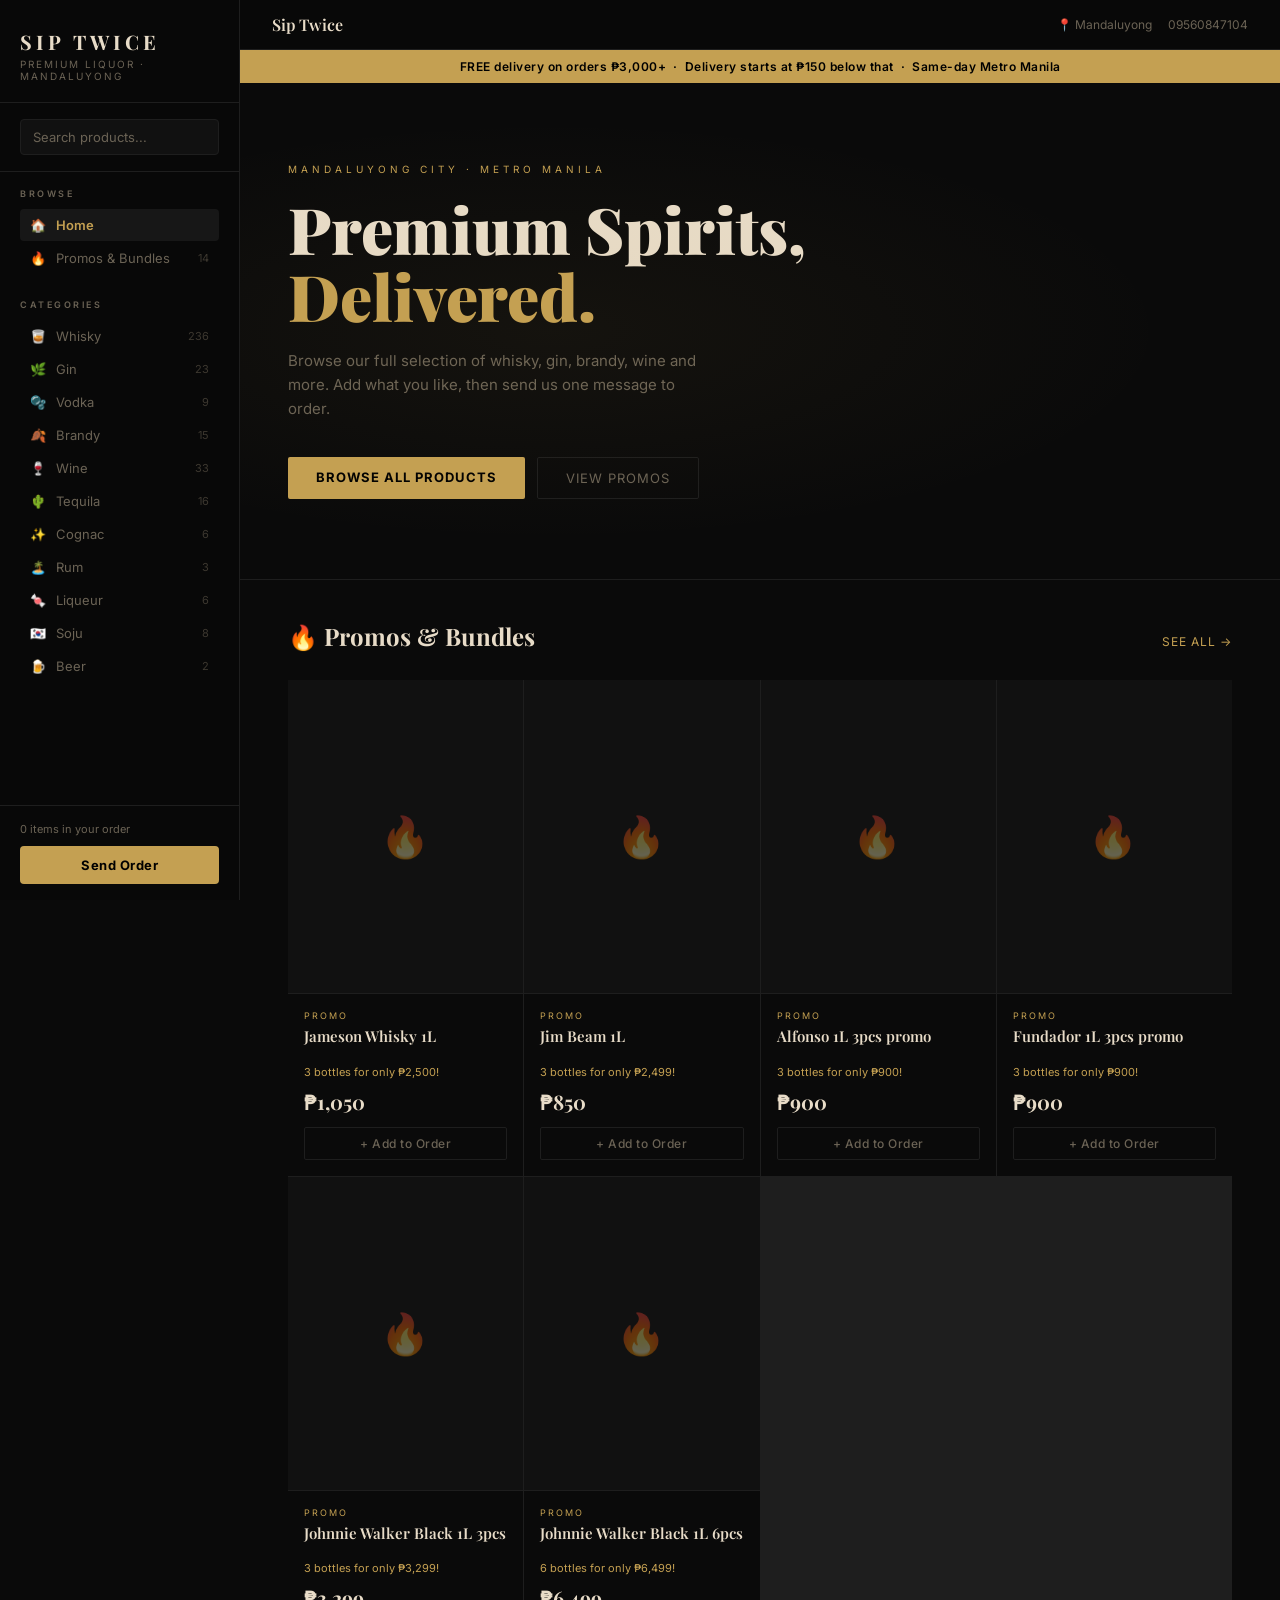
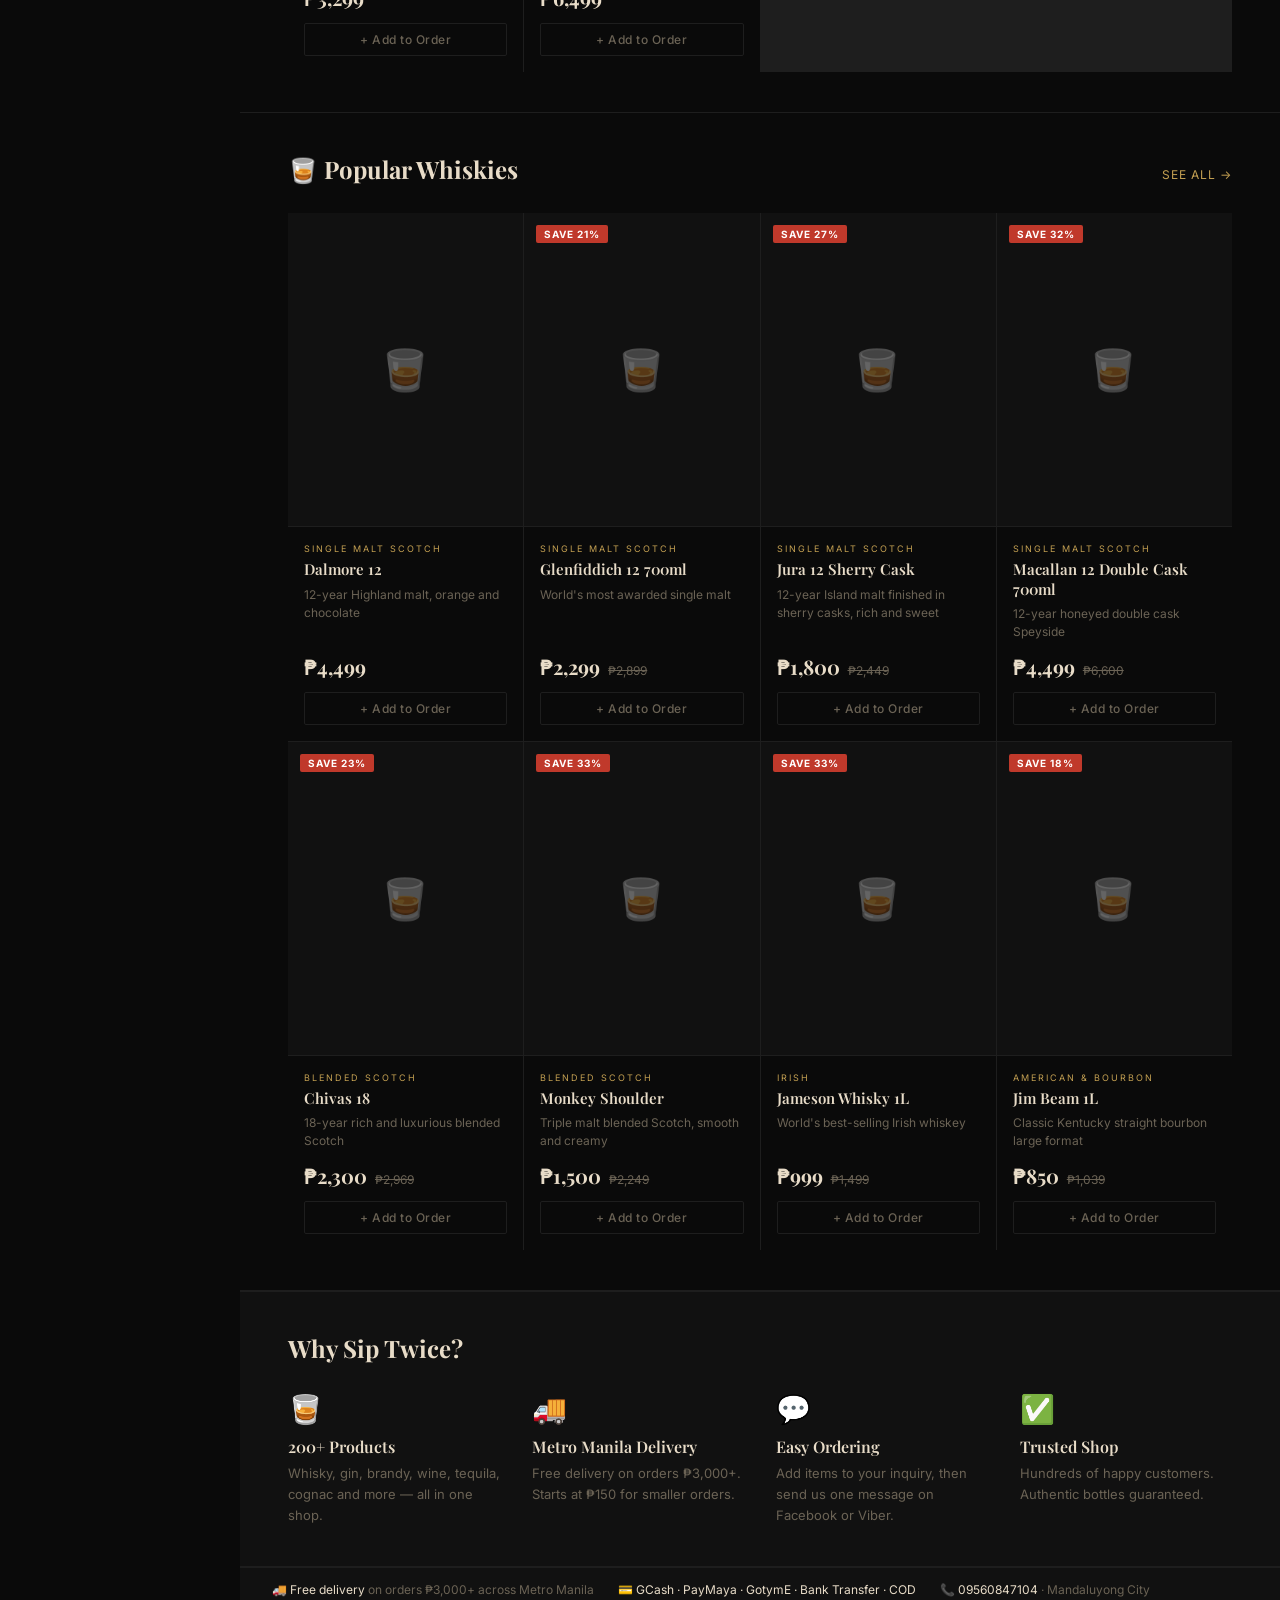
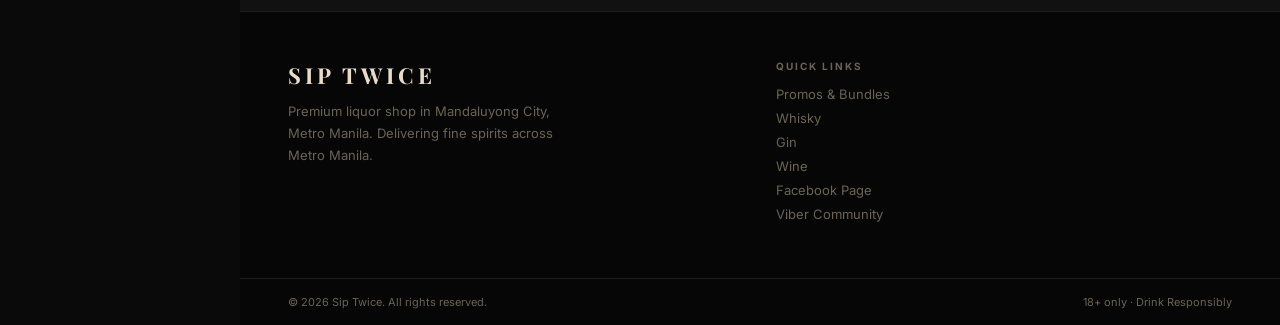
==== commit 75693921: "Change inquiry to order — customers send orders via Facebook/Viber - Renamed all UI text: "Add to In" ====
--- a/index.html
+++ b/index.html
@@ -88,10 +88,10 @@
 
     <div class="sidebar-inquiry">
       <div style="font-size:11px;color:var(--muted);margin-bottom:10px">
-        <span data-inquiry-count>0 items</span> in your inquiry
+        <span data-inquiry-count>0 items</span> in your order
       </div>
       <button class="inquiry-btn" onclick="openInquiry()">
-        Send Inquiry
+        Send Order
         <span class="inquiry-count" style="display:none">0</span>
       </button>
     </div>
@@ -205,21 +205,21 @@
 </div><!-- /layout -->
 
 <!-- INQUIRY MODAL -->
-<div class="modal-overlay" id="inquiry-modal">
+<div class="modal-overlay" id="order-modal">
   <div class="modal">
     <div class="modal-header">
-      <div class="modal-title">Your Inquiry</div>
+      <div class="modal-title">Your Order</div>
       <button class="modal-close" onclick="closeInquiry()">×</button>
     </div>
     <div class="modal-body" id="inquiry-body"></div>
     <div class="modal-footer">
       <div class="modal-footer-note">
-        We'll confirm availability, compute the total, and arrange delivery once you send your inquiry.
-        <br/>Free delivery on orders ₱3,000+.
+        Send your order via Facebook or Viber. We'll confirm availability, compute your total, and arrange delivery.
+        <br/>FREE delivery on orders ₱3,000+. Below ₱3,000: delivery fee starts at ₱150.
       </div>
       <div class="order-btns">
-        <a class="btn-fb" href="#" onclick="sendInquiry('fb');return false;">📘 Send via Facebook</a>
-        <a class="btn-viber" href="#" onclick="sendInquiry('viber');return false;">💬 Send via Viber</a>
+        <a class="btn-fb" href="#" onclick="sendInquiry('fb');return false;">📘 Order via Facebook</a>
+        <a class="btn-viber" href="#" onclick="sendInquiry('viber');return false;">💬 Order via Viber</a>
       </div>
     </div>
   </div>
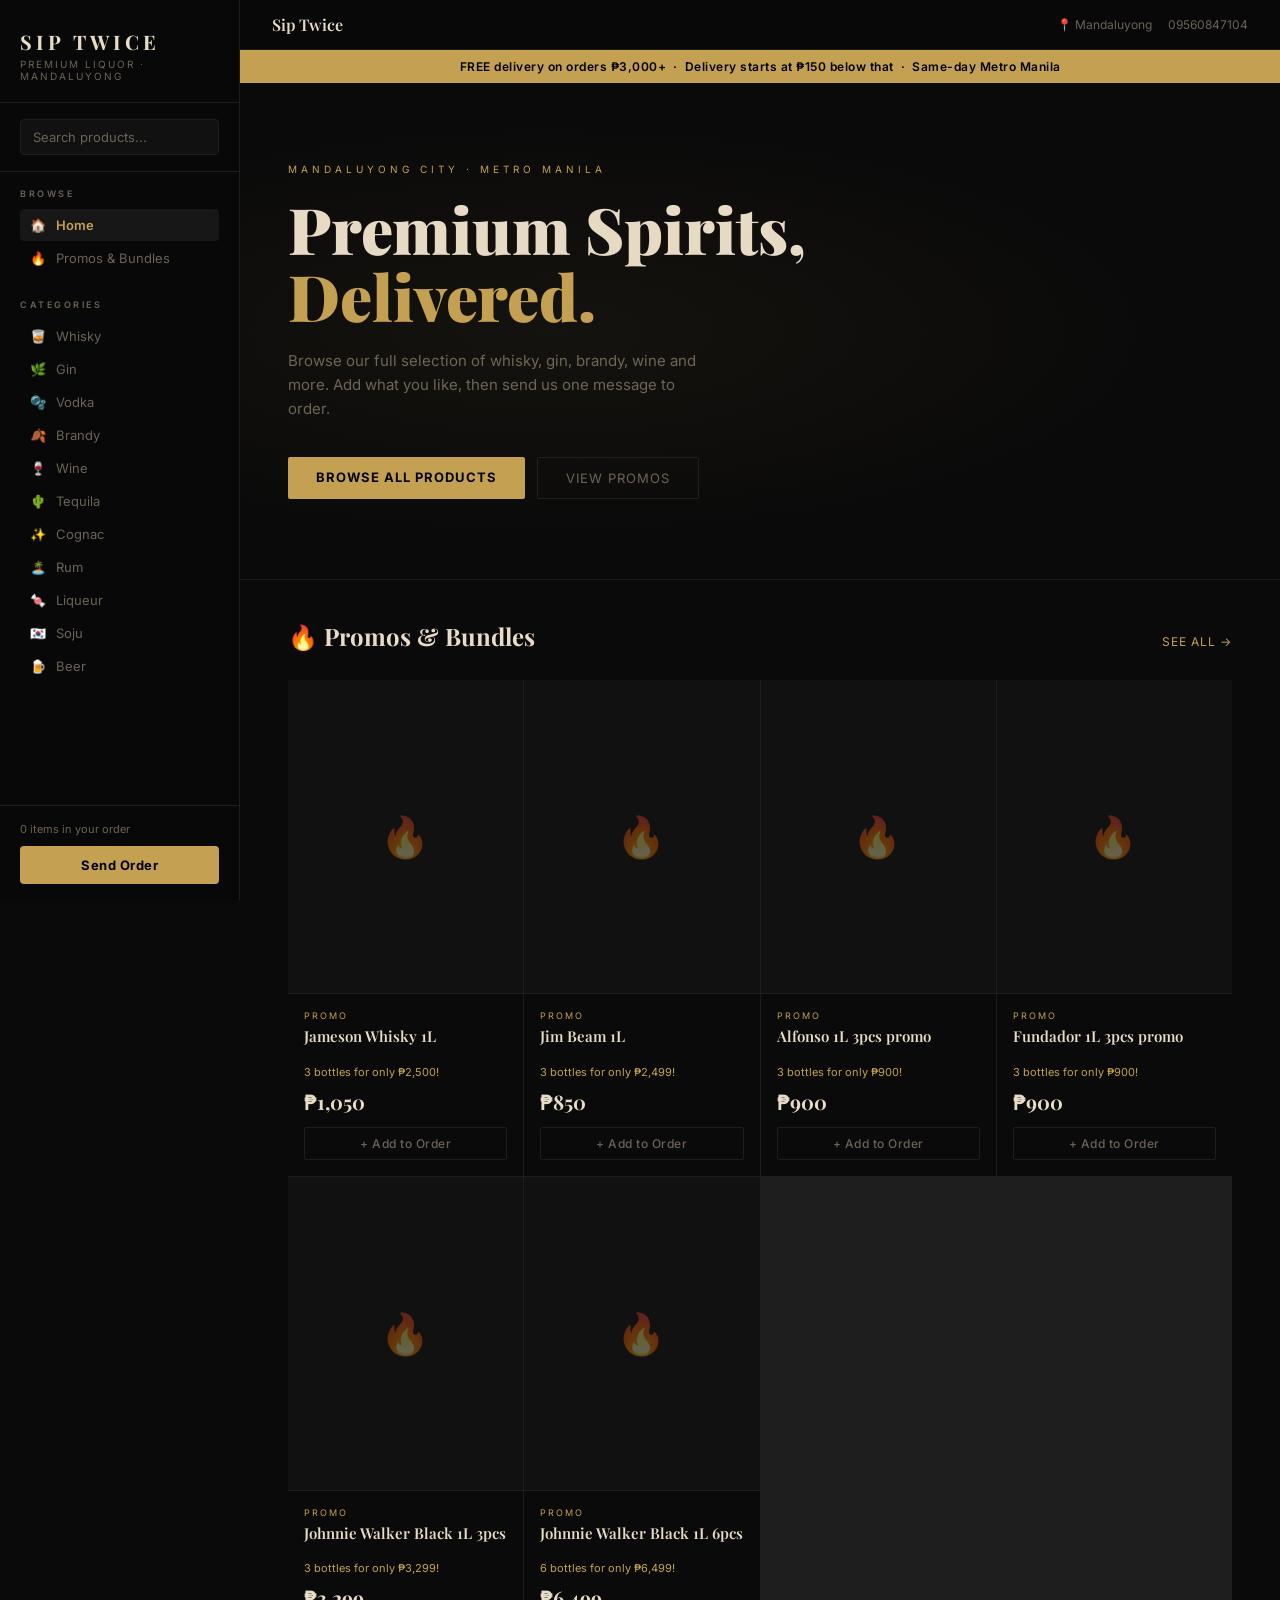
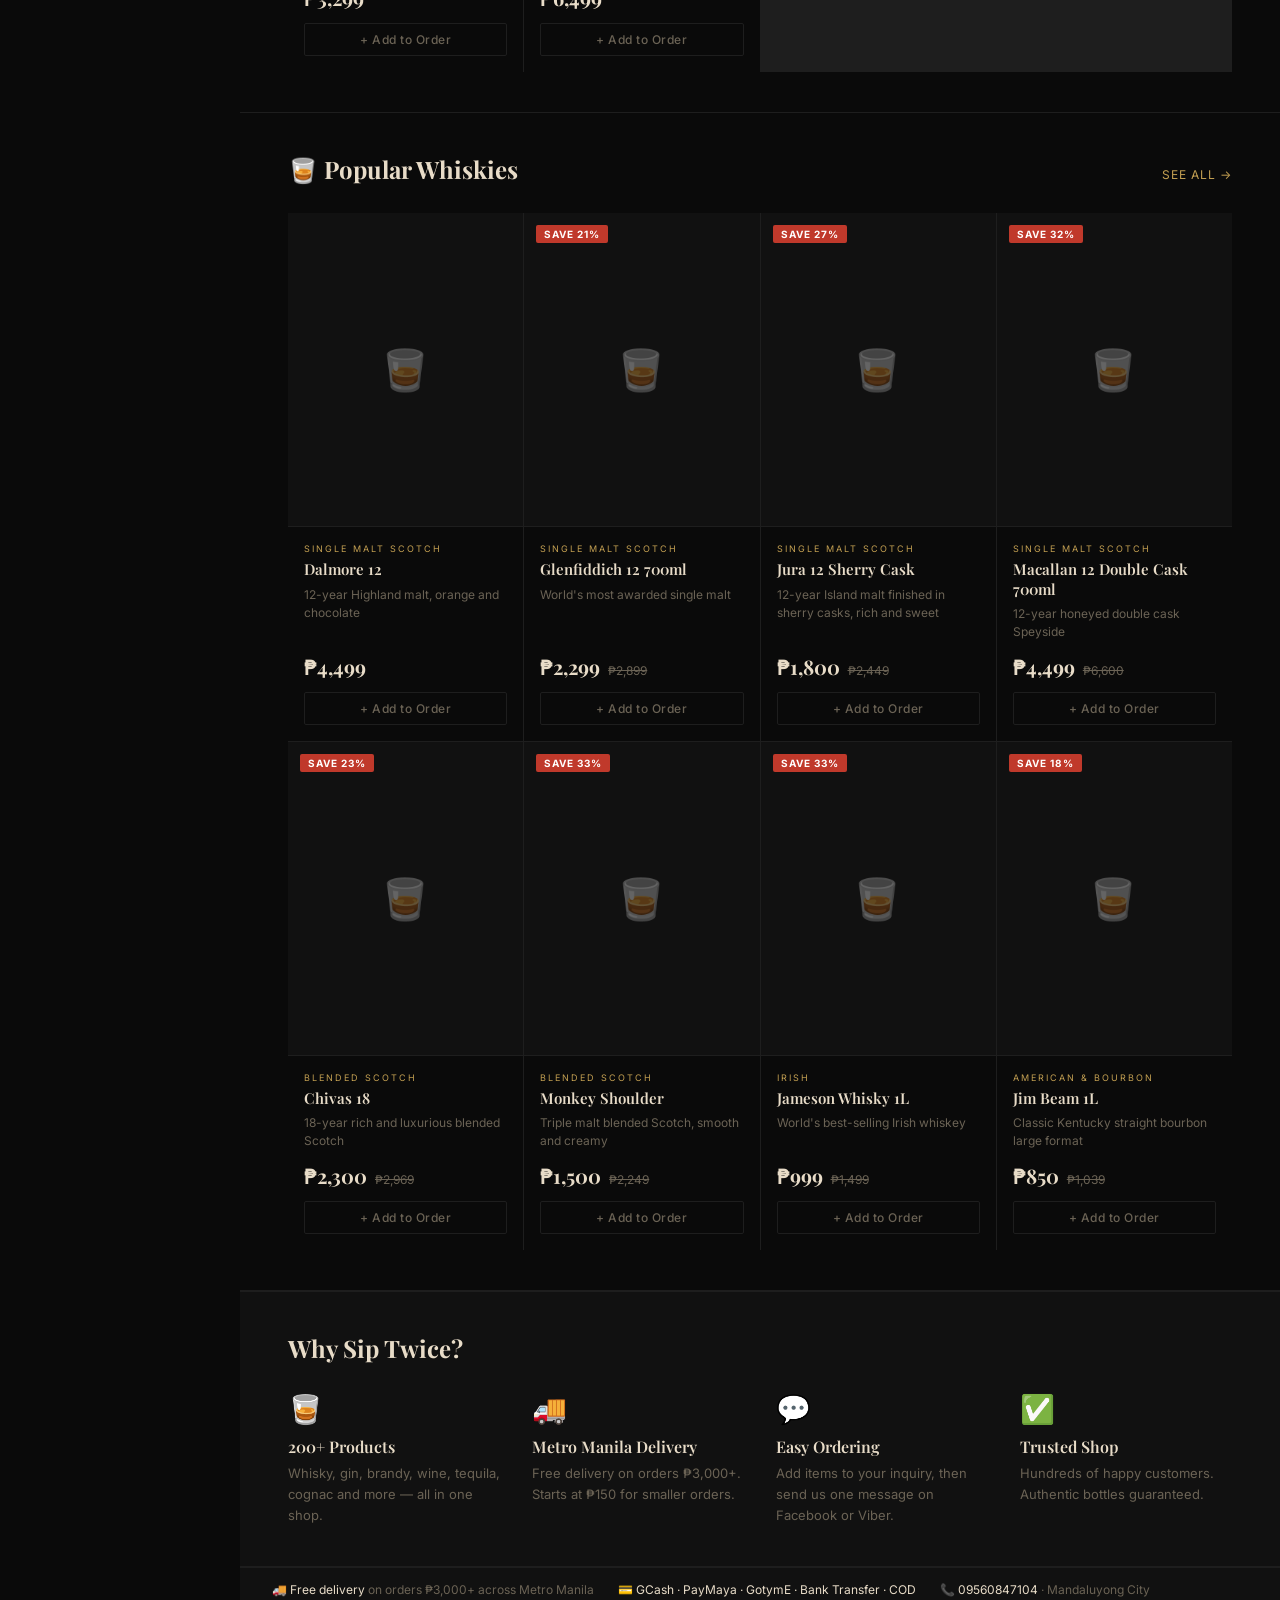
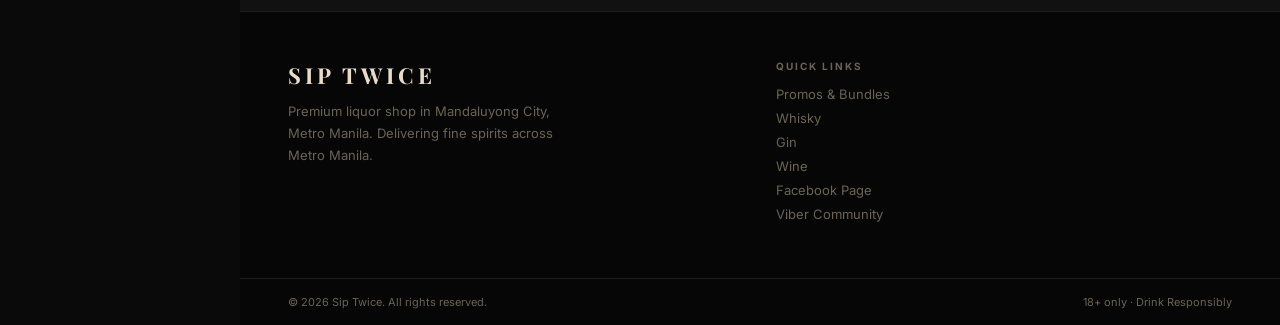
==== commit f15c8569: "Remove sidebar counts; add quantity controls to order modal - Removed product count badges from all " ====
--- a/index.html
+++ b/index.html
@@ -34,7 +34,6 @@
       </a>
       <a href="shop.html?cat=promos" class="cat-item">
         <span>🔥</span> Promos & Bundles
-        <span class="count" id="cnt-promos"></span>
       </a>
     </div>
 
@@ -42,47 +41,36 @@
       <div class="sidebar-label">Categories</div>
       <a href="shop.html?cat=whisky" class="cat-item">
         <span>🥃</span> Whisky
-        <span class="count" id="cnt-whisky"></span>
       </a>
       <a href="shop.html?cat=gin" class="cat-item">
         <span>🌿</span> Gin
-        <span class="count" id="cnt-gin"></span>
       </a>
       <a href="shop.html?cat=vodka" class="cat-item">
         <span>🫧</span> Vodka
-        <span class="count" id="cnt-vodka"></span>
       </a>
       <a href="shop.html?cat=brandy" class="cat-item">
         <span>🍂</span> Brandy
-        <span class="count" id="cnt-brandy"></span>
       </a>
       <a href="shop.html?cat=wine" class="cat-item">
         <span>🍷</span> Wine
-        <span class="count" id="cnt-wine"></span>
       </a>
       <a href="shop.html?cat=tequila" class="cat-item">
         <span>🌵</span> Tequila
-        <span class="count" id="cnt-tequila"></span>
       </a>
       <a href="shop.html?cat=cognac" class="cat-item">
         <span>✨</span> Cognac
-        <span class="count" id="cnt-cognac"></span>
       </a>
       <a href="shop.html?cat=rum" class="cat-item">
         <span>🏝️</span> Rum
-        <span class="count" id="cnt-rum"></span>
       </a>
       <a href="shop.html?cat=liqueur" class="cat-item">
         <span>🍬</span> Liqueur
-        <span class="count" id="cnt-liqueur"></span>
       </a>
       <a href="shop.html?cat=soju" class="cat-item">
         <span>🇰🇷</span> Soju
-        <span class="count" id="cnt-soju"></span>
       </a>
       <a href="shop.html?cat=beer" class="cat-item">
         <span>🍺</span> Beer
-        <span class="count" id="cnt-beer"></span>
       </a>
     </div>
 
@@ -228,12 +216,6 @@
 <script src="js/products.js"></script>
 <script src="js/app.js"></script>
 <script>
-  // Fill sidebar counts
-  Object.keys(PRODUCTS).forEach(cat => {
-    const el = document.getElementById(`cnt-${cat}`);
-    if (el) el.textContent = PRODUCTS[cat].length;
-  });
-
   // Render featured promos (first 6)
   const promoGrid = document.getElementById('home-promos');
   PRODUCTS.promos.slice(0,6).forEach(p => {
--- a/css/style.css
+++ b/css/style.css
@@ -555,16 +555,50 @@
 }
 .inquiry-item {
   display: flex;
-  align-items: flex-start;
+  align-items: center;
   justify-content: space-between;
   padding: 12px 0;
   border-bottom: 1px solid var(--border);
   gap: 12px;
 }
 .inquiry-item:last-child { border-bottom: none; }
+.inquiry-item-info { flex: 1; min-width: 0; }
 .inquiry-item-name { font-size: 14px; font-weight: 500; margin-bottom: 2px; }
 .inquiry-item-price { font-size: 13px; color: var(--gold); }
-.inquiry-item-remove { color: var(--muted); font-size: 18px; line-height: 1; flex-shrink: 0; }
+.inquiry-item-controls {
+  display: flex;
+  align-items: center;
+  gap: 6px;
+  flex-shrink: 0;
+  margin-left: 10px;
+}
+.qty-btn {
+  width: 28px; height: 28px;
+  border-radius: 4px;
+  border: 1px solid var(--border);
+  background: var(--surface2);
+  color: var(--cream);
+  font-size: 16px;
+  line-height: 1;
+  display: flex; align-items: center; justify-content: center;
+}
+.qty-btn:hover { border-color: var(--gold); color: var(--gold); }
+.qty-val {
+  min-width: 22px;
+  text-align: center;
+  font-size: 14px;
+  font-weight: 600;
+}
+.inquiry-item-remove {
+  color: var(--muted);
+  font-size: 18px;
+  line-height: 1;
+  flex-shrink: 0;
+  width: 28px; height: 28px;
+  display: flex; align-items: center; justify-content: center;
+  border-radius: 4px;
+  margin-left: 2px;
+}
 .inquiry-item-remove:hover { color: var(--sale); }
 .inquiry-empty { text-align: center; padding: 40px 0; color: var(--muted); font-size: 14px; }
 
